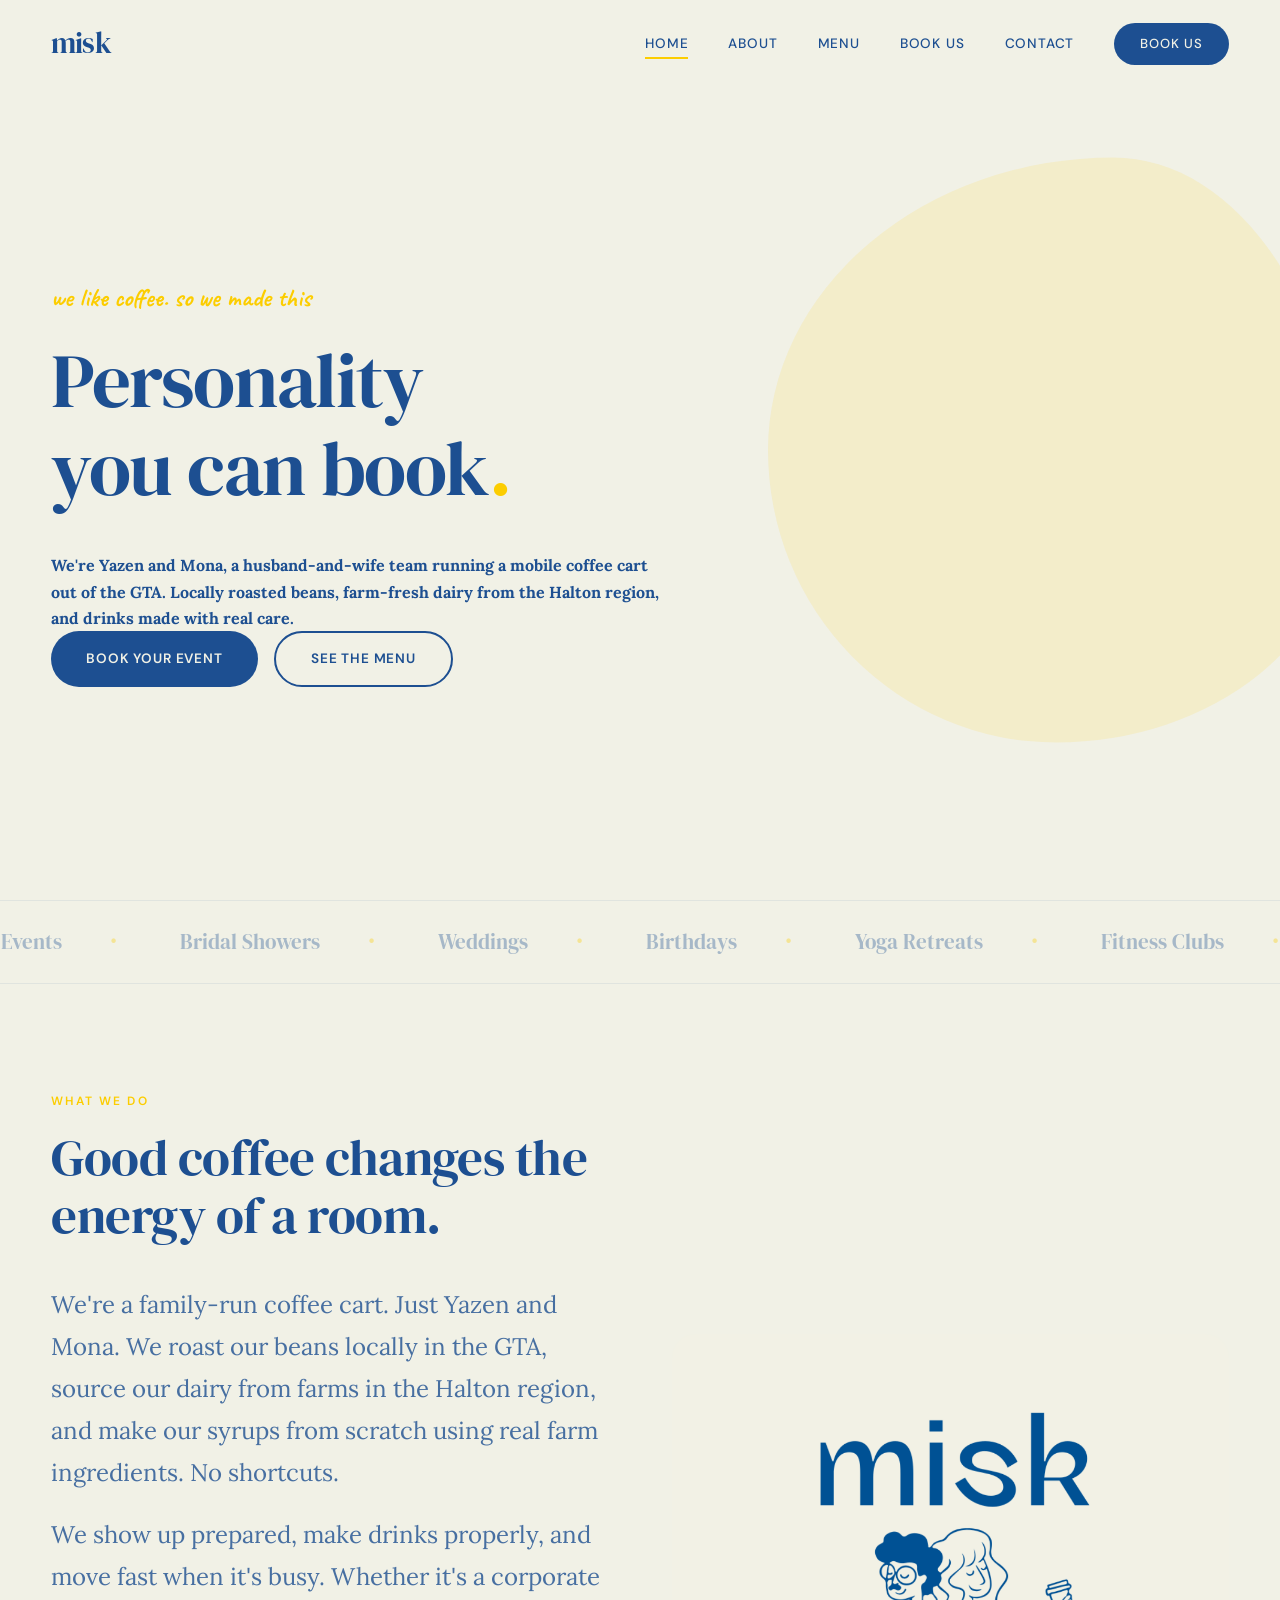
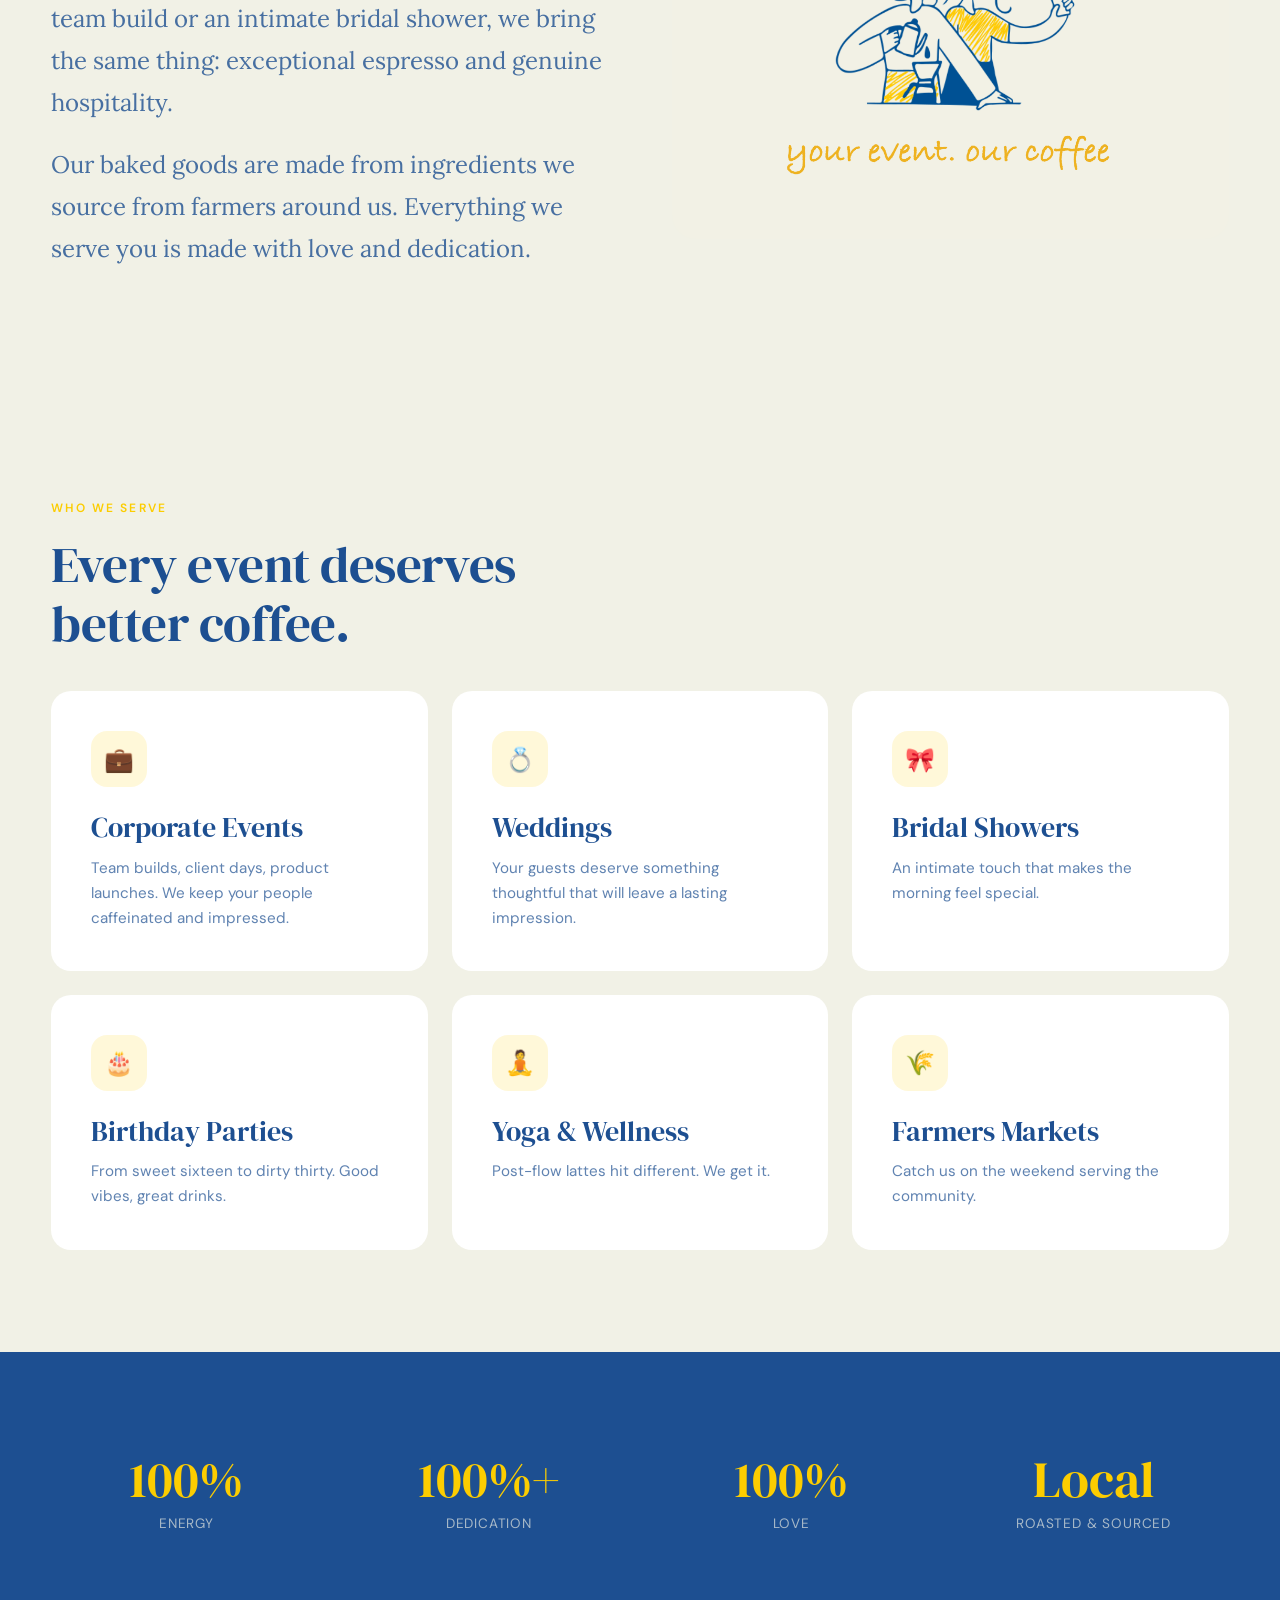
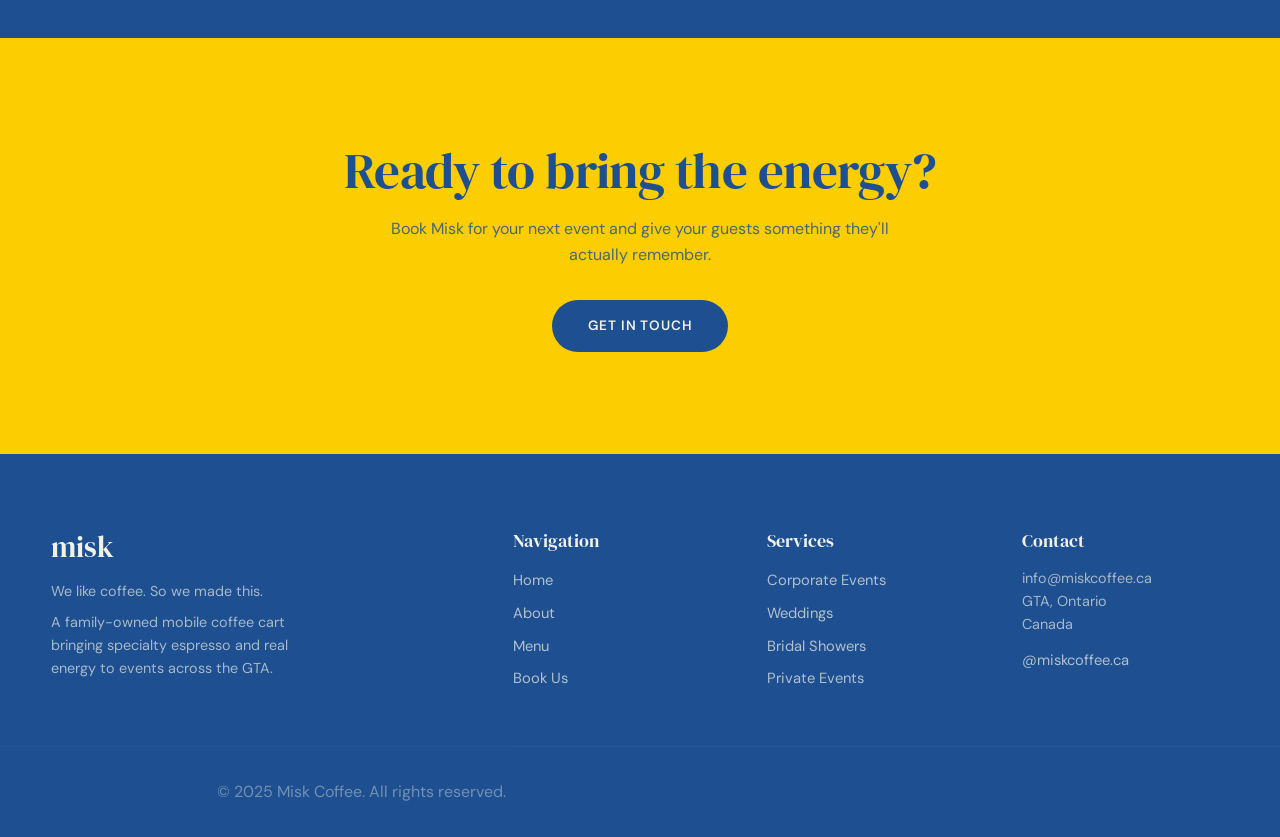
==== index.html @ 502f54e6 "Update index.html" ====
<!DOCTYPE html>
<html lang="en">
<head>
    <meta charset="UTF-8">
    <meta name="viewport" content="width=device-width, initial-scale=1.0">
    <title>Misk | Mobile Coffee Cart for Events in GTA</title>
    <meta name="description" content="Misk is a mobile coffee cart bringing specialty espresso and real energy to corporate events, weddings, bridal showers, and more across the Greater Toronto Area.">
    <link rel="preconnect" href="https://fonts.googleapis.com">
    <link rel="preconnect" href="https://fonts.gstatic.com" crossorigin>
    <link href="https://fonts.googleapis.com/css2?family=Caveat:wght@400;700&family=DM+Sans:wght@400;500;700&family=DM+Serif+Display:wght@400&display=swap" rel="stylesheet">
    <link href="https://fonts.googleapis.com/css2?family=Lora:wght@400;500&family=DM+Serif+Display&family=DM+Sans:wght@400;500;700&family=Caveat:wght@400;700&display=swap" rel="stylesheet">
    <link rel="stylesheet" href="styles.css">
</head>
<body>
    <!-- Navigation -->
    <nav class="navbar">
        <div class="nav-container">
            <a href="index.html" class="nav-logo">misk</a>

            <div class="nav-menu" id="navMenu">
                <a href="index.html" class="nav-link active">Home</a>
                <a href="about.html" class="nav-link">About</a>
                <a href="menu.html" class="nav-link">Menu</a>
                <a href="book.html" class="nav-link">Book Us</a>
                <a href="contact.html" class="nav-link">Contact</a>
                <a href="book.html" class="nav-link nav-cta">Book Us</a>
            </div>

            <div class="hamburger" id="hamburger">
                <span></span>
                <span></span>
                <span></span>
            </div>
        </div>
    </nav>

    <!-- Hero Section -->
    <section class="hero">
        <div class="hero-blob"></div>

        <div class="hero-content">
            <p class="hero-tagline">we like coffee. so we made this</p>
            <h1 class="hero-heading">Personality<br>you can book<span class="highlight">.</span></h1>
            <p class="hero-subtext"><p style="font-family: 'Lora', serif;"><strong>We're Yazen and Mona, a husband-and-wife team running a mobile coffee cart out of the GTA. Locally roasted beans, farm-fresh dairy from the Halton region, and drinks made with real care.</strong></p>

            <div class="hero-buttons">
                <a href="book.html" class="btn btn-primary">Book Your Event</a>
                <a href="menu.html" class="btn btn-outline">See the Menu</a>
            </div>
        </div>
    </section>

    <!-- Marquee Strip -->
    <section class="marquee-section">
        <div class="marquee">
            <div class="marquee-track" id="marqueeTrack">
                <span class="marquee-item">Corporate Events</span>
                <span class="marquee-item">Bridal Showers</span>
                <span class="marquee-item">Weddings</span>
                <span class="marquee-item">Birthdays</span>
                <span class="marquee-item">Yoga Retreats</span>
                <span class="marquee-item">Fitness Clubs</span>
                <span class="marquee-item">Farmers Markets</span>
                <span class="marquee-item">Office Fun Days</span>
                <span class="marquee-item">Locally Sourced</span>
                <span class="marquee-item">Corporate Events</span>
                <span class="marquee-item">Bridal Showers</span>
                <span class="marquee-item">Weddings</span>
                <span class="marquee-item">Birthdays</span>
                <span class="marquee-item">Yoga Retreats</span>
                <span class="marquee-item">Fitness Clubs</span>
                <span class="marquee-item">Farmers Markets</span>
                <span class="marquee-item">Office Fun Days</span>
                <span class="marquee-item">Locally Sourced</span>
            </div>
        </div>
    </section>

    <!-- What We Do Section -->
    <section class="what-we-do fade-up">
        <div class="section-container">
            <div class="section-label">WHAT WE DO</div>
            <h2 class="section-heading">Good coffee changes the energy of a room.</h2>

            <div class="what-we-do-grid">
                <div class="what-we-do-content">
                    <p style="font-family: 'Lora', serif;">We're a family-run coffee cart. Just Yazen and Mona. We roast our beans locally in the GTA, source our dairy from farms in the Halton region, and make our syrups from scratch using real farm ingredients. No shortcuts.</p>
                    <p style="font-family: 'Lora', serif;">We show up prepared, make drinks properly, and move fast when it's busy. Whether it's a corporate team build or an intimate bridal shower, we bring the same thing: exceptional espresso and genuine hospitality.</p>
                    <p style="font-family: 'Lora', serif;">Our baked goods are made from ingredients we source from farmers around us. Everything we serve you is made with love and dedication.</p>
                </div>

                <div class="what-we-do-image">
                    <img src="images/your_event.png" alt="Misk Coffee" 
                    style="width: 100%; height: 100%; object-fit: contain; border-radius: 24px;">
                    </div>
                </div>
            </div>
        </div>
    </section>

    <!-- Event Types Section -->
    <section class="event-types fade-up">
        <div class="section-container">
            <div class="section-label">WHO WE SERVE</div>
            <h2 class="section-heading">Every event deserves better coffee.</h2>

            <div class="event-cards-grid">
                <div class="event-card fade-up">
                    <div class="event-icon">💼</div>
                    <h3>Corporate Events</h3>
                    <p>Team builds, client days, product launches. We keep your people caffeinated and impressed.</p>
                </div>

                <div class="event-card fade-up">
                    <div class="event-icon">💍</div>
                    <h3>Weddings</h3>
                    <p>Your guests deserve something thoughtful that will leave a lasting impression.</p>
                </div>

                <div class="event-card fade-up">
                    <div class="event-icon">🎀</div>
                    <h3>Bridal Showers</h3>
                    <p>An intimate touch that makes the morning feel special.</p>
                </div>

                <div class="event-card fade-up">
                    <div class="event-icon">🎂</div>
                    <h3>Birthday Parties</h3>
                    <p>From sweet sixteen to dirty thirty. Good vibes, great drinks.</p>
                </div>

                <div class="event-card fade-up">
                    <div class="event-icon">🧘</div>
                    <h3>Yoga & Wellness</h3>
                    <p>Post-flow lattes hit different. We get it.</p>
                </div>

                <div class="event-card fade-up">
                    <div class="event-icon">🌾</div>
                    <h3>Farmers Markets</h3>
                    <p>Catch us on the weekend serving the community.</p>
                </div>
            </div>
        </div>
    </section>

    <!-- Stats Section -->
    <section class="stats-section">
        <div class="section-container">
            <div class="stats-grid">
                <div class="stat-item fade-up">
                    <div class="stat-number">100%</div>
                    <div class="stat-label">Energy</div>
                </div>

                <div class="stat-item fade-up">
                    <div class="stat-number">100%+</div>
                    <div class="stat-label">Dedication</div>
                </div>

                <div class="stat-item fade-up">
                    <div class="stat-number">100%</div>
                    <div class="stat-label">Love</div>
                </div>

                <div class="stat-item fade-up">
                    <div class="stat-number">Local</div>
                    <div class="stat-label">Roasted & Sourced</div>
                </div>
            </div>
        </div>
    </section>

    <!-- CTA Section -->
    <section class="cta-section fade-up">
        <div class="section-container">
            <h2 class="cta-heading">Ready to bring the energy?</h2>
            <p class="cta-subtext">Book Misk for your next event and give your guests something they'll actually remember.</p>
            <a href="book.html" class="btn btn-primary">Get in Touch</a>
        </div>
    </section>

    <!-- Footer -->
    <footer class="footer">
        <div class="footer-content">
            <div class="footer-column">
                <h4 class="footer-heading">misk</h4>
                <p>We like coffee. So we made this.</p>
                <p class="footer-description">A family-owned mobile coffee cart bringing specialty espresso and real energy to events across the GTA.</p>
            </div>

            <div class="footer-column">
                <h4 class="footer-heading">Navigation</h4>
                <ul class="footer-links">
                    <li><a href="index.html">Home</a></li>
                    <li><a href="about.html">About</a></li>
                    <li><a href="menu.html">Menu</a></li>
                    <li><a href="book.html">Book Us</a></li>
                </ul>
            </div>

            <div class="footer-column">
                <h4 class="footer-heading">Services</h4>
                <ul class="footer-links">
                    <li><a href="#">Corporate Events</a></li>
                    <li><a href="#">Weddings</a></li>
                    <li><a href="#">Bridal Showers</a></li>
                    <li><a href="#">Private Events</a></li>
                </ul>
            </div>

            <div class="footer-column">
                <h4 class="footer-heading">Contact</h4>
                <p>info@miskcoffee.ca</p>
                <p>GTA, Ontario<br>Canada</p>
                <div class="social-links">
                    <a href="https://instagram.com/miskcoffee.ca" target="_blank" rel="noopener noreferrer">@miskcoffee.ca</a>
                </div>
            </div>
        </div>

        <div class="footer-bottom">
            <p>&copy; 2025 Misk Coffee. All rights reserved.</p>
        </div>
    </footer>

    <script>
        // Mobile Navigation Toggle
        const hamburger = document.getElementById('hamburger');
        const navMenu = document.getElementById('navMenu');

        hamburger.addEventListener('click', () => {
            hamburger.classList.toggle('active');
            navMenu.classList.toggle('active');
        });

        // Close mobile menu when a link is clicked
        document.querySelectorAll('.nav-link').forEach(link => {
            link.addEventListener('click', () => {
                hamburger.classList.remove('active');
                navMenu.classList.remove('active');
            });
        });

        // Scroll-based navbar background change
        const navbar = document.querySelector('.navbar');
        window.addEventListener('scroll', () => {
            if (window.scrollY > 50) {
                navbar.classList.add('scrolled');
            } else {
                navbar.classList.remove('scrolled');
            }
        });

        // Intersection Observer for fade-up animations
        const observerOptions = {
            threshold: 0.1,
            rootMargin: '0px 0px -50px 0px'
        };

        const observer = new IntersectionObserver((entries) => {
            entries.forEach(entry => {
                if (entry.isIntersecting) {
                    entry.target.classList.add('visible');
                    observer.unobserve(entry.target);
                }
            });
        }, observerOptions);

        document.querySelectorAll('.fade-up').forEach(el => {
            observer.observe(el);
        });

        // Smooth marquee animation
        const marqueeTrack = document.getElementById('marqueeTrack');
        let marqueePosition = 0;

        function animateMarquee() {
            marqueePosition -= 1;
            marqueeTrack.style.transform = `translateX(${marqueePosition}px)`;

            // Reset when scrolled far enough
            if (marqueePosition < -marqueeTrack.offsetWidth / 2) {
                marqueePosition = 0;
            }

            requestAnimationFrame(animateMarquee);
        }

        animateMarquee();
    </script>
</body>
</html>
---- styles.css ----
/* ============================================
   MISK COFFEE — Global Stylesheet
   Brand: Blue #1d4f91 · Yellow #fccd00 · Cream #f1f1e6
   ============================================ */

/* --- Reset & Variables --- */
*, *::before, *::after { margin: 0; padding: 0; box-sizing: border-box; }

:root {
  --blue: #1d4f91;
  --yellow: #fccd00;
  --cream: #f1f1e6;
  --dark: #14355f;
  --white: #ffffff;
  --ease: cubic-bezier(0.25, 0.46, 0.45, 0.94);
}

html { scroll-behavior: smooth; font-size: 16px; }

body {
  font-family: 'DM Sans', 'Helvetica Neue', Arial, sans-serif;
  background: var(--cream);
  color: var(--blue);
  line-height: 1.65;
  -webkit-font-smoothing: antialiased;
  overflow-x: hidden;
}

a { color: inherit; text-decoration: none; }
img { max-width: 100%; display: block; }
ul { list-style: none; }

/* --- Typography --- */
h1, h2, h3, h4 {
  font-family: 'DM Serif Display', Georgia, serif;
  font-weight: 400;
  line-height: 1.15;
}

h1 { font-size: clamp(2.8rem, 6vw, 5.5rem); letter-spacing: -0.02em; }
h2 { font-size: clamp(2rem, 4vw, 3.5rem); letter-spacing: -0.01em; }
h3 { font-size: clamp(1.3rem, 2.2vw, 1.8rem); }
h4 { font-size: 1.15rem; }

p {
  font-size: clamp(1rem, 1.1vw, 1.15rem);
  max-width: 620px;
}

.accent-font, .caveat-note, .custom-note {
  font-family: 'Caveat', cursive;
  font-weight: 700;
}

/* ========================================
   NAVIGATION
   ======================================== */
.navbar {
  position: fixed;
  top: 0;
  left: 0;
  width: 100%;
  z-index: 1000;
  padding: 1.25rem 0;
  transition: all 0.4s var(--ease);
}

.navbar.scrolled {
  background: rgba(241,241,230,0.92);
  backdrop-filter: blur(20px);
  -webkit-backdrop-filter: blur(20px);
  box-shadow: 0 1px 0 rgba(29,79,145,0.08);
  padding: 0.9rem 0;
}

.nav-container, .navbar-container, .container.nav-container {
  max-width: 1280px;
  margin: 0 auto;
  padding: 0 clamp(1.5rem, 4vw, 4rem);
  display: flex;
  justify-content: space-between;
  align-items: center;
}

.nav-logo, .navbar-logo, .logo {
  font-family: 'DM Serif Display', serif;
  font-size: 1.8rem;
  color: var(--blue);
  letter-spacing: -0.03em;
}

.nav-menu, .nav-links {
  display: flex;
  gap: 2.5rem;
  align-items: center;
}

.nav-link, .nav-item {
  font-size: 0.85rem;
  letter-spacing: 0.06em;
  text-transform: uppercase;
  font-weight: 500;
  position: relative;
  transition: color 0.3s;
}

.nav-link::after, .nav-item::after {
  content: '';
  position: absolute;
  bottom: -4px;
  left: 0;
  width: 0;
  height: 2px;
  background: var(--yellow);
  transition: width 0.3s var(--ease);
}

.nav-link:hover::after, .nav-link.active::after,
.nav-item:hover::after, .nav-item.active::after {
  width: 100%;
}

.nav-cta {
  background: var(--blue) !important;
  color: var(--cream) !important;
  padding: 0.65rem 1.6rem !important;
  border-radius: 100px !important;
  font-size: 0.82rem !important;
  letter-spacing: 0.08em !important;
  transition: transform 0.3s, box-shadow 0.3s !important;
}

.nav-cta::after { display: none !important; }

.nav-cta:hover {
  transform: translateY(-2px);
  box-shadow: 0 6px 20px rgba(29,79,145,0.25);
}

/* Hamburger */
.hamburger, .nav-toggle {
  display: none;
  flex-direction: column;
  gap: 5px;
  cursor: pointer;
  padding: 4px;
  background: none;
  border: none;
}

.hamburger span, .nav-toggle span {
  display: block;
  width: 24px;
  height: 2px;
  background: var(--blue);
  border-radius: 2px;
  transition: all 0.3s;
}

.hamburger.active span:nth-child(1) { transform: rotate(45deg) translate(5px, 5px); }
.hamburger.active span:nth-child(2) { opacity: 0; }
.hamburger.active span:nth-child(3) { transform: rotate(-45deg) translate(5px, -5px); }

/* ========================================
   BUTTONS
   ======================================== */
.btn {
  display: inline-flex;
  align-items: center;
  gap: 0.5rem;
  padding: 0.9rem 2.2rem;
  border-radius: 100px;
  font-size: 0.85rem;
  font-weight: 600;
  letter-spacing: 0.06em;
  text-transform: uppercase;
  transition: all 0.35s var(--ease);
  border: none;
  cursor: pointer;
  font-family: inherit;
}

.btn-primary {
  background: var(--blue);
  color: var(--cream);
}

.btn-primary:hover {
  transform: translateY(-3px);
  box-shadow: 0 10px 30px rgba(29,79,145,0.3);
}

.btn-secondary {
  background: var(--yellow);
  color: var(--blue);
}

.btn-secondary:hover {
  transform: translateY(-3px);
  box-shadow: 0 10px 30px rgba(252,205,0,0.35);
}

.btn-outline {
  background: transparent;
  color: var(--blue);
  border: 2px solid var(--blue);
}

.btn-outline:hover {
  background: var(--blue);
  color: var(--cream);
}

/* ========================================
   HERO (Homepage)
   ======================================== */
.hero {
  min-height: 100vh;
  display: flex;
  align-items: center;
  position: relative;
  overflow: hidden;
  padding: 8rem clamp(1.5rem, 4vw, 4rem) 4rem;
}

.hero-content {
  position: relative;
  z-index: 2;
  max-width: 1280px;
  margin: 0 auto;
  width: 100%;
}

.hero-tagline {
  font-family: 'Caveat', cursive;
  font-size: clamp(1.2rem, 2vw, 1.6rem);
  color: var(--yellow);
  margin-bottom: 1rem;
  display: inline-block;
  font-weight: 700;
}

.hero-heading { margin-bottom: 1.5rem; }

.hero-heading .highlight,
.hero h1 .highlight {
  color: var(--yellow);
}

.hero-subtext {
  font-size: clamp(1.05rem, 1.3vw, 1.2rem);
  opacity: 0.8;
  margin-bottom: 2.5rem;
  line-height: 1.7;
  max-width: 540px;
}

.hero-buttons {
  display: flex;
  gap: 1rem;
  flex-wrap: wrap;
}

.hero-blob {
  position: absolute;
  right: -5%;
  top: 50%;
  transform: translateY(-50%);
  width: 45%;
  height: 65%;
  background: var(--yellow);
  border-radius: 60% 40% 50% 50% / 50% 60% 40% 50%;
  opacity: 0.12;
  z-index: 1;
}

/* ========================================
   PAGE HERO (Inner pages)
   ======================================== */
.page-hero, .hero-menu {
  padding: clamp(9rem, 14vw, 12rem) clamp(1.5rem, 4vw, 4rem) clamp(3rem, 5vw, 5rem);
  max-width: 1280px;
  margin: 0 auto;
}

.hero-label, .page-hero .section-label {
  font-size: 0.75rem;
  letter-spacing: 0.18em;
  text-transform: uppercase;
  font-weight: 600;
  color: var(--yellow);
  margin-bottom: 1rem;
  display: inline-block;
}

.page-hero h1, .hero-menu h1 { margin-bottom: 1rem; }
.page-hero p, .hero-menu p { opacity: 0.7; }

/* ========================================
   SECTION CONTAINERS & LABELS
   ======================================== */
.section-container, .container, .page-content {
  max-width: 1280px;
  margin: 0 auto;
  padding: 0 clamp(1.5rem, 4vw, 4rem);
}

section, .what-we-do, .event-types, .stats-section,
.origin-story, .beliefs, .how-we-work, .menu-section,
.seasonal-section, .extras-section, .booking-form-section,
.contact-section {
  padding: clamp(4rem, 8vw, 8rem) 0;
}

.section-label {
  font-size: 0.75rem;
  letter-spacing: 0.18em;
  text-transform: uppercase;
  font-weight: 600;
  color: var(--yellow);
  margin-bottom: 1rem;
  display: inline-block;
}

.section-label.blue { color: var(--blue); }

.section-heading {
  font-family: 'DM Serif Display', serif;
  font-size: clamp(2rem, 4vw, 3.5rem);
  margin-bottom: clamp(2rem, 3vw, 3rem);
  max-width: 600px;
}

/* ========================================
   TWO-COLUMN LAYOUTS
   ======================================== */
.what-we-do-grid, .origin-grid, .two-column {
  display: grid;
  grid-template-columns: 1fr 1fr;
  gap: clamp(2rem, 5vw, 5rem);
  align-items: center;
}

.what-we-do-content p, .origin-text p {
  font-size: 1.5rem;
  margin-bottom: 1.25rem;
  opacity: 0.8;
  line-height: 1.75;
}

/* Image Placeholders */
.image-placeholder, .origin-image, .img-placeholder {
  background: var(--blue);
  border-radius: 24px;
  aspect-ratio: 4/3;
  display: flex;
  align-items: center;
  justify-content: center;
  color: var(--cream);
  font-family: 'Caveat', cursive;
  font-size: 1.4rem;
  overflow: hidden;
}

.origin-image {
  background: var(--blue);
  border-radius: 24px;
  min-height: 350px;
  display: flex;
  align-items: center;
  justify-content: center;
  color: var(--cream);
  font-family: 'Caveat', cursive;
  font-size: 1.4rem;
}

.placeholder-text {
  font-family: 'Caveat', cursive;
  font-size: 1.4rem;
  color: var(--cream);
  opacity: 0.6;
}

/* ========================================
   EVENT CARDS GRID
   ======================================== */
.event-cards-grid {
  display: grid;
  grid-template-columns: repeat(auto-fit, minmax(300px, 1fr));
  gap: 1.5rem;
}

.event-card {
  background: var(--white);
  border-radius: 20px;
  padding: 2.5rem;
  transition: all 0.4s var(--ease);
}

.event-card:hover {
  transform: translateY(-6px);
  box-shadow: 0 20px 50px rgba(29,79,145,0.1);
}

.event-icon {
  width: 56px;
  height: 56px;
  background: rgba(252,205,0,0.15);
  border-radius: 16px;
  display: flex;
  align-items: center;
  justify-content: center;
  margin-bottom: 1.5rem;
  font-size: 1.5rem;
}

.event-card h3 { margin-bottom: 0.75rem; }
.event-card p { opacity: 0.7; font-size: 0.95rem; }

/* ========================================
   STATS SECTION
   ======================================== */
.stats-section {
  background: var(--blue);
  color: var(--cream);
}

.stats-grid {
  display: grid;
  grid-template-columns: repeat(auto-fit, minmax(180px, 1fr));
  gap: 2rem;
  text-align: center;
}

.stat-number {
  font-family: 'DM Serif Display', serif;
  font-size: clamp(2.5rem, 4vw, 3.5rem);
  color: var(--yellow);
  line-height: 1;
  margin-bottom: 0.5rem;
}

.stat-label {
  font-size: 0.85rem;
  letter-spacing: 0.06em;
  text-transform: uppercase;
  opacity: 0.65;
}

/* ========================================
   CTA SECTION
   ======================================== */
.cta-section {
  background: var(--yellow);
  color: var(--blue);
  text-align: center;
  padding: clamp(4rem, 8vw, 7rem) clamp(1.5rem, 4vw, 4rem);
}

.cta-heading {
  font-family: 'DM Serif Display', serif;
  font-size: clamp(2rem, 4vw, 3.2rem);
  margin-bottom: 1rem;
}

.cta-subtext {
  font-size: clamp(1rem, 1.2vw, 1.15rem);
  opacity: 0.8;
  margin: 0 auto 2rem;
  max-width: 520px;
}

.cta-section .btn-primary:hover {
  box-shadow: 0 10px 30px rgba(29,79,145,0.35);
}

/* ========================================
   MARQUEE
   ======================================== */
.marquee-section {
  overflow: hidden;
  padding: 1.5rem 0;
  border-top: 1px solid rgba(29,79,145,0.08);
  border-bottom: 1px solid rgba(29,79,145,0.08);
}

.marquee {
  overflow: hidden;
}

.marquee-track {
  display: flex;
  gap: 3rem;
  width: max-content;
}

.marquee-item {
  font-family: 'DM Serif Display', serif;
  font-size: 1.3rem;
  white-space: nowrap;
  opacity: 0.35;
  padding: 0 0.5rem;
}

.marquee-item::after {
  content: '·';
  margin-left: 3rem;
  color: var(--yellow);
  font-weight: 700;
}

/* ========================================
   BELIEFS / VALUES (About page)
   ======================================== */
.beliefs {
  padding: clamp(4rem, 8vw, 8rem) 0;
}

.beliefs-grid {
  display: grid;
  gap: 3rem;
  max-width: 700px;
}

.belief-block h3 {
  margin-bottom: 0.75rem;
  font-size: clamp(1.3rem, 2vw, 1.7rem);
}

.belief-block p {
  opacity: 0.75;
  line-height: 1.75;
}

/* ========================================
   HOW WE WORK / PROCESS (About page)
   ======================================== */
.how-we-work {
  background: var(--blue);
  color: var(--cream);
}

.process-grid {
  display: grid;
  grid-template-columns: repeat(auto-fit, minmax(220px, 1fr));
  gap: 2.5rem;
  margin-top: 2rem;
}

.process-step {
  position: relative;
}

.process-step .step-number,
.process-step span:first-child {
  font-family: 'DM Serif Display', serif;
  font-size: 2.5rem;
  color: var(--yellow);
  opacity: 0.3;
  line-height: 1;
  margin-bottom: 1rem;
  display: block;
}

.process-step h3, .process-step h4 {
  margin-bottom: 0.5rem;
  font-size: 1.15rem;
}

.process-step p {
  font-size: 0.9rem;
  opacity: 0.7;
  line-height: 1.65;
}

/* ========================================
   MENU PAGE
   ======================================== */
.hero.hero-menu {
  min-height: auto;
  padding: clamp(9rem, 14vw, 12rem) clamp(1.5rem, 4vw, 4rem) clamp(3rem, 5vw, 5rem);
}

.menu-section {
  padding: clamp(2rem, 4vw, 4rem) 0;
}

.menu-grid {
  display: grid;
  grid-template-columns: repeat(auto-fit, minmax(280px, 1fr));
  gap: 3rem;
  max-width: 1280px;
  margin: 0 auto;
  padding: 0 clamp(1.5rem, 4vw, 4rem);
}

.menu-column h3 {
  padding-bottom: 0.75rem;
  border-bottom: 2px solid var(--yellow);
  margin-bottom: 1.5rem;
}

.menu-list { margin-top: 0.5rem; }

.menu-item {
  display: flex;
  justify-content: space-between;
  align-items: baseline;
  padding: 0.85rem 0;
  border-bottom: 1px solid rgba(29,79,145,0.08);
  font-weight: 500;
  font-size: 1.05rem;
}

.menu-item:last-child { border-bottom: none; }

/* Seasonal Section */
.seasonal-section {
  max-width: 1280px;
  margin: 0 auto;
  padding: clamp(3rem, 6vw, 6rem) clamp(1.5rem, 4vw, 4rem);
}

.seasonal-section h2 {
  font-size: clamp(2rem, 3.5vw, 3rem);
  margin-bottom: 1rem;
}

.seasonal-section p {
  opacity: 0.8;
  line-height: 1.75;
  margin-bottom: 1rem;
}

.custom-note, .caveat-note {
  font-family: 'Caveat', cursive;
  font-size: 1.3rem;
  color: var(--yellow);
  margin-top: 1.5rem;
  font-weight: 700;
}

/* Extras Section */
.extras-section {
  background: var(--blue);
  color: var(--cream);
}

.extras-grid {
  display: grid;
  grid-template-columns: repeat(auto-fit, minmax(220px, 1fr));
  gap: 2rem;
  margin-top: 2rem;
}

.extra-item h4, .extra-item h3 {
  margin-bottom: 0.5rem;
  color: var(--cream);
}

.extra-item p {
  font-size: 0.92rem;
  opacity: 0.65;
  line-height: 1.65;
}

/* ========================================
   BOOKING FORM (Book page)
   ======================================== */
.booking-form, .contact-form {
  max-width: 100%;
}

.form-group {
  margin-bottom: 1.5rem;
}

.form-group label {
  display: block;
  font-size: 0.82rem;
  font-weight: 600;
  letter-spacing: 0.06em;
  text-transform: uppercase;
  margin-bottom: 0.5rem;
}

.form-group input,
.form-group select,
.form-group textarea {
  width: 100%;
  padding: 0.9rem 1.2rem;
  border: 2px solid rgba(29,79,145,0.12);
  border-radius: 12px;
  background: var(--white);
  font-family: inherit;
  font-size: 1rem;
  color: var(--blue);
  transition: border-color 0.3s;
  outline: none;
}

.form-group input:focus,
.form-group select:focus,
.form-group textarea:focus {
  border-color: var(--blue);
}

.form-group textarea {
  resize: vertical;
  min-height: 120px;
}

.form-row {
  display: grid;
  grid-template-columns: 1fr 1fr;
  gap: 1rem;
}

/* Info sidebar (book page) */
.info-sidebar, .column-right {
  padding: 2rem;
}

.info-sidebar h3, .column-right h3 {
  margin-bottom: 1.5rem;
}

.steps { margin-bottom: 2rem; }

.step {
  margin-bottom: 1.25rem;
  padding-left: 0;
}

.step h4 {
  font-family: 'DM Sans', sans-serif;
  font-weight: 600;
  margin-bottom: 0.25rem;
}

.step p {
  font-size: 0.9rem;
  opacity: 0.7;
}

/* Contact page specifics */
.contact-details, .contact-info {
  margin-top: 1.5rem;
}

.detail-item {
  margin-bottom: 1.25rem;
}

.detail-item h4 {
  font-family: 'DM Sans', sans-serif;
  font-weight: 600;
  font-size: 0.82rem;
  letter-spacing: 0.06em;
  text-transform: uppercase;
  margin-bottom: 0.25rem;
  opacity: 0.5;
}

.detail-item p, .detail-item a {
  font-size: 1.05rem;
}

/* ========================================
   FOOTER
   ======================================== */
.footer {
  background: var(--blue);
  color: var(--cream);
  padding: clamp(3rem, 6vw, 5rem) 0 2rem;
}

.footer-content {
  max-width: 1280px;
  margin: 0 auto;
  padding: 0 clamp(1.5rem, 4vw, 4rem);
  display: grid;
  grid-template-columns: 2fr 1fr 1fr 1fr;
  gap: 3rem;
  margin-bottom: 3rem;
}

.footer-heading, .footer h4 {
  font-family: 'DM Serif Display', serif;
  font-size: 1.1rem;
  margin-bottom: 1rem;
}

.footer-column:first-child .footer-heading {
  font-size: 1.8rem;
}

.footer-description {
  font-size: 0.9rem;
  opacity: 0.55;
  margin-top: 0.5rem;
  max-width: 280px;
}

.footer-column p {
  font-size: 0.9rem;
  opacity: 0.65;
  line-height: 1.6;
}

.footer-links li {
  margin-bottom: 0.4rem;
}

.footer-links a {
  font-size: 0.92rem;
  opacity: 0.7;
  transition: opacity 0.3s, transform 0.3s;
  display: inline-block;
}

.footer-links a:hover {
  opacity: 1;
  transform: translateX(4px);
}

.footer-bottom {
  max-width: 1280px;
  margin: 0 auto;
  padding: 2rem clamp(1.5rem, 4vw, 4rem) 0;
  border-top: 1px solid rgba(241,241,230,0.1);
  font-size: 0.82rem;
  opacity: 0.4;
  text-align: center;
}

.social-links, .footer-social {
  display: flex;
  gap: 1.5rem;
  margin-top: 0.75rem;
}

.social-links a, .footer-social a {
  opacity: 0.7;
  transition: opacity 0.3s;
  font-size: 0.92rem;
}

.social-links a:hover, .footer-social a:hover {
  opacity: 1;
}

/* ========================================
   ANIMATIONS
   ======================================== */
.fade-up {
  opacity: 0;
  transform: translateY(30px);
  transition: opacity 0.7s var(--ease), transform 0.7s var(--ease);
}

.fade-up.visible {
  opacity: 1;
  transform: translateY(0);
}

[data-fade] {
  opacity: 0;
  transform: translateY(20px);
  transition: opacity 0.6s var(--ease), transform 0.6s var(--ease);
}

[data-fade].visible {
  opacity: 1;
  transform: translateY(0);
}

/* ========================================
   RESPONSIVE
   ======================================== */
@media (max-width: 900px) {
  .nav-menu, .nav-links {
    display: none;
    flex-direction: column;
    position: absolute;
    top: 100%;
    left: 0;
    right: 0;
    background: var(--cream);
    padding: 2rem;
    gap: 1.5rem;
    box-shadow: 0 10px 30px rgba(0,0,0,0.08);
    border-bottom: 2px solid rgba(29,79,145,0.06);
  }

  .nav-menu.active, .nav-links.open {
    display: flex;
  }

  .hamburger, .nav-toggle {
    display: flex;
  }

  .what-we-do-grid, .origin-grid, .two-column {
    grid-template-columns: 1fr;
  }

  .footer-content {
    grid-template-columns: 1fr 1fr;
    gap: 2rem;
  }

  .form-row {
    grid-template-columns: 1fr;
  }

  .hero-blob { display: none; }

  .stats-grid {
    grid-template-columns: 1fr 1fr;
  }
}

@media (max-width: 600px) {
  .footer-content {
    grid-template-columns: 1fr;
  }

  .event-cards-grid {
    grid-template-columns: 1fr;
  }

  .stats-grid {
    grid-template-columns: 1fr 1fr;
  }

  .hero-buttons {
    flex-direction: column;
  }

  .hero-buttons .btn {
    text-align: center;
    justify-content: center;
  }
}
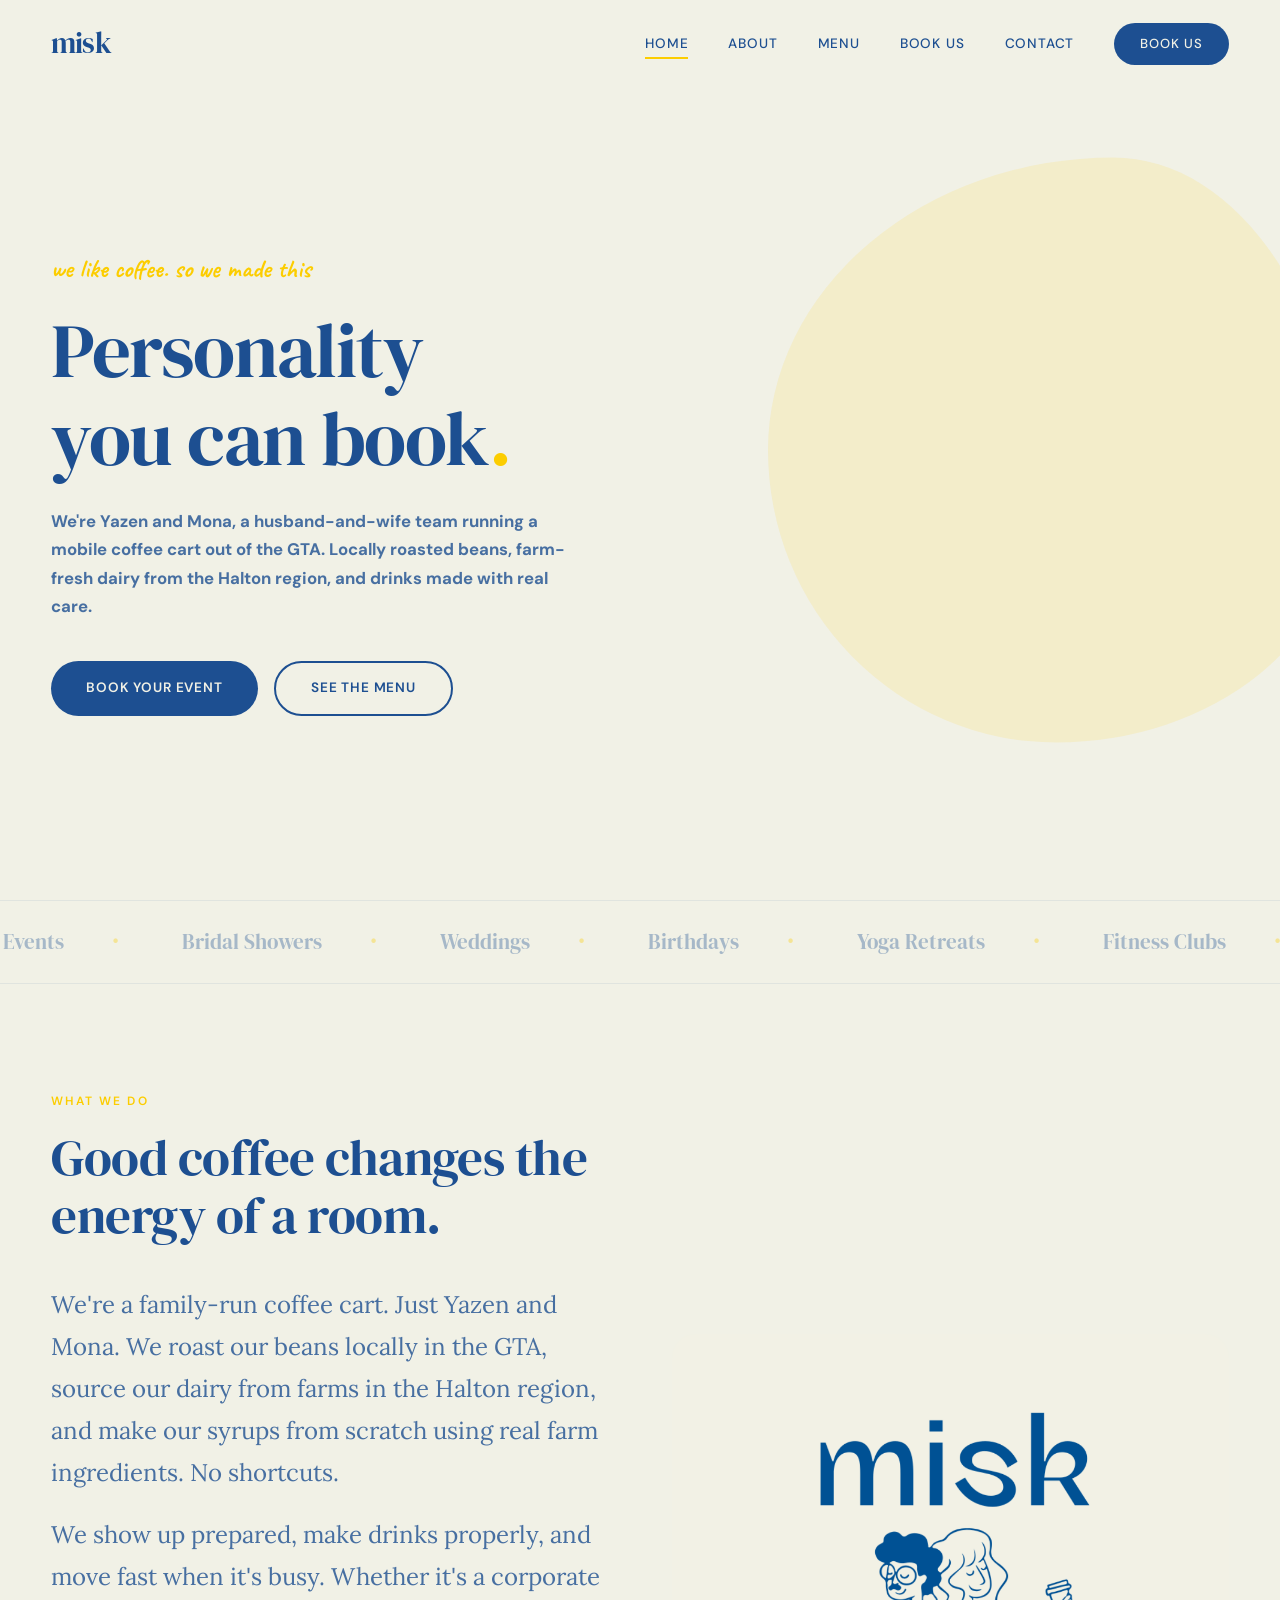
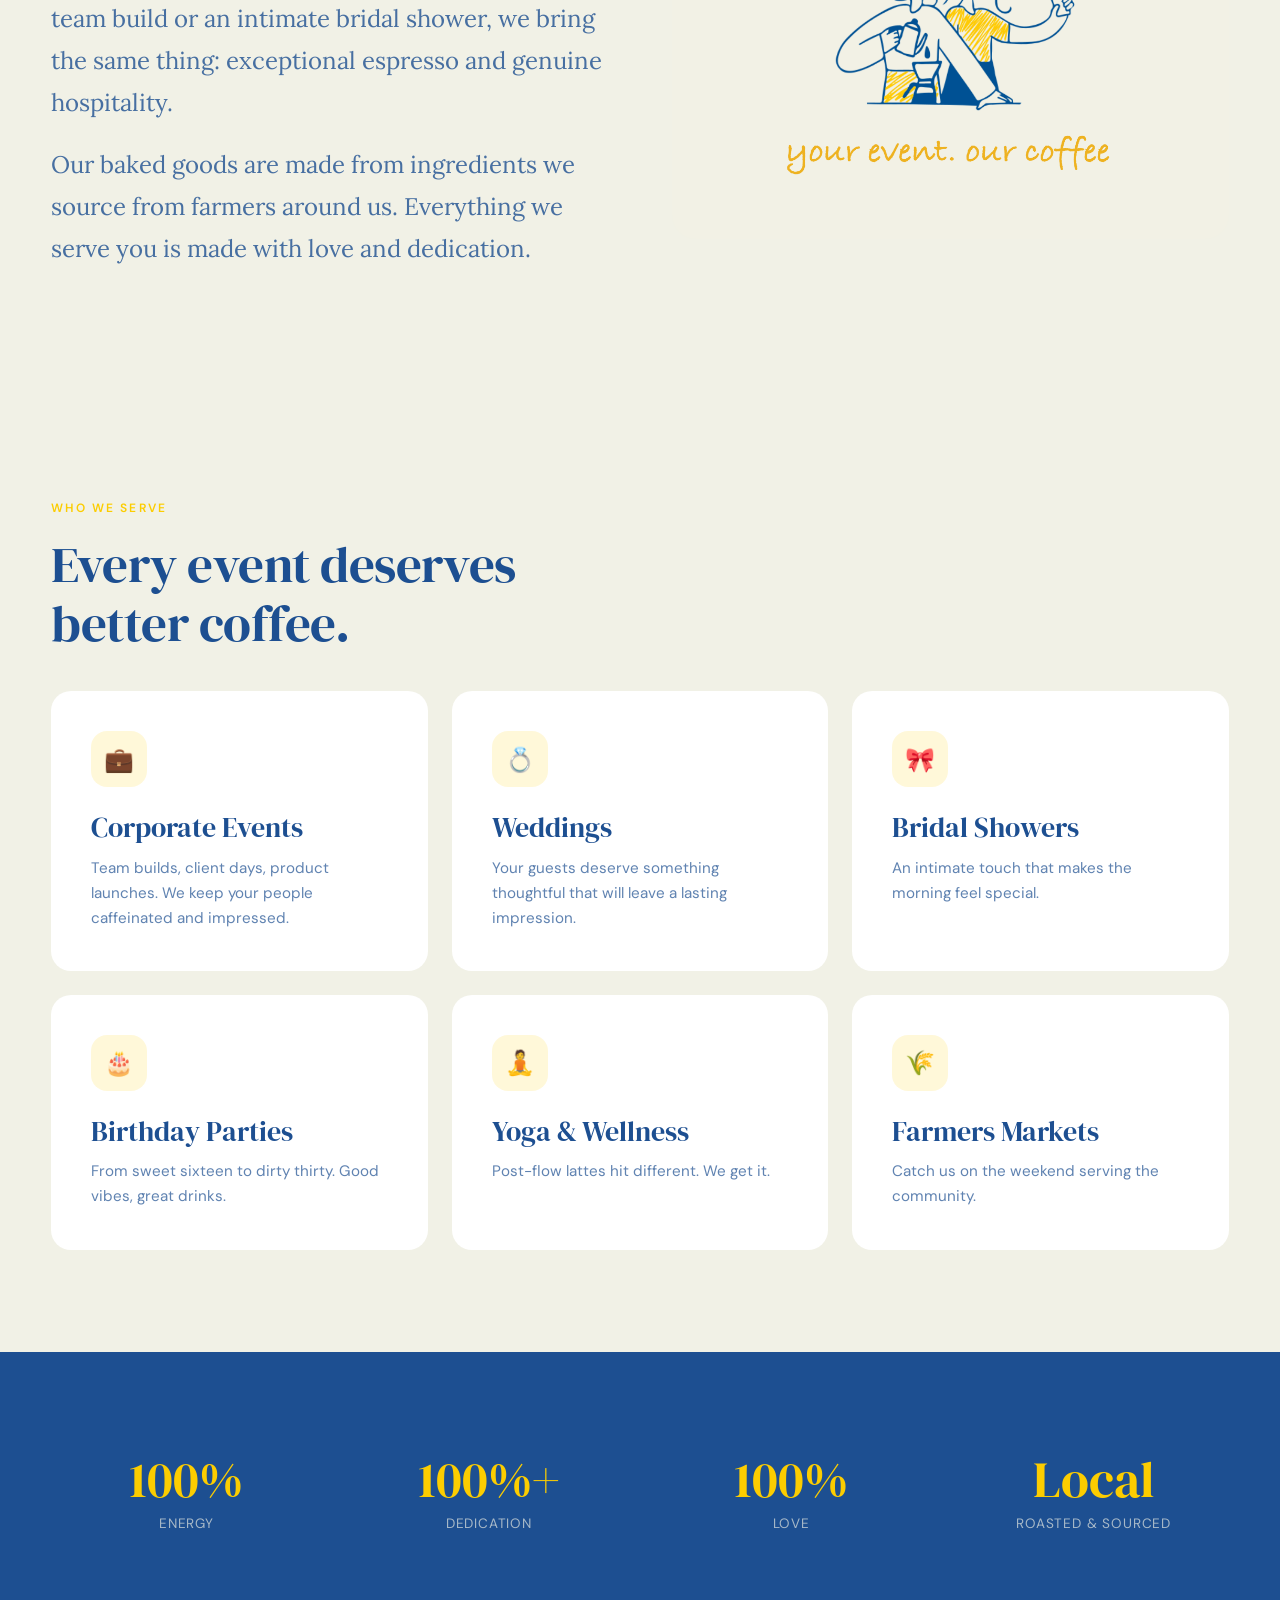
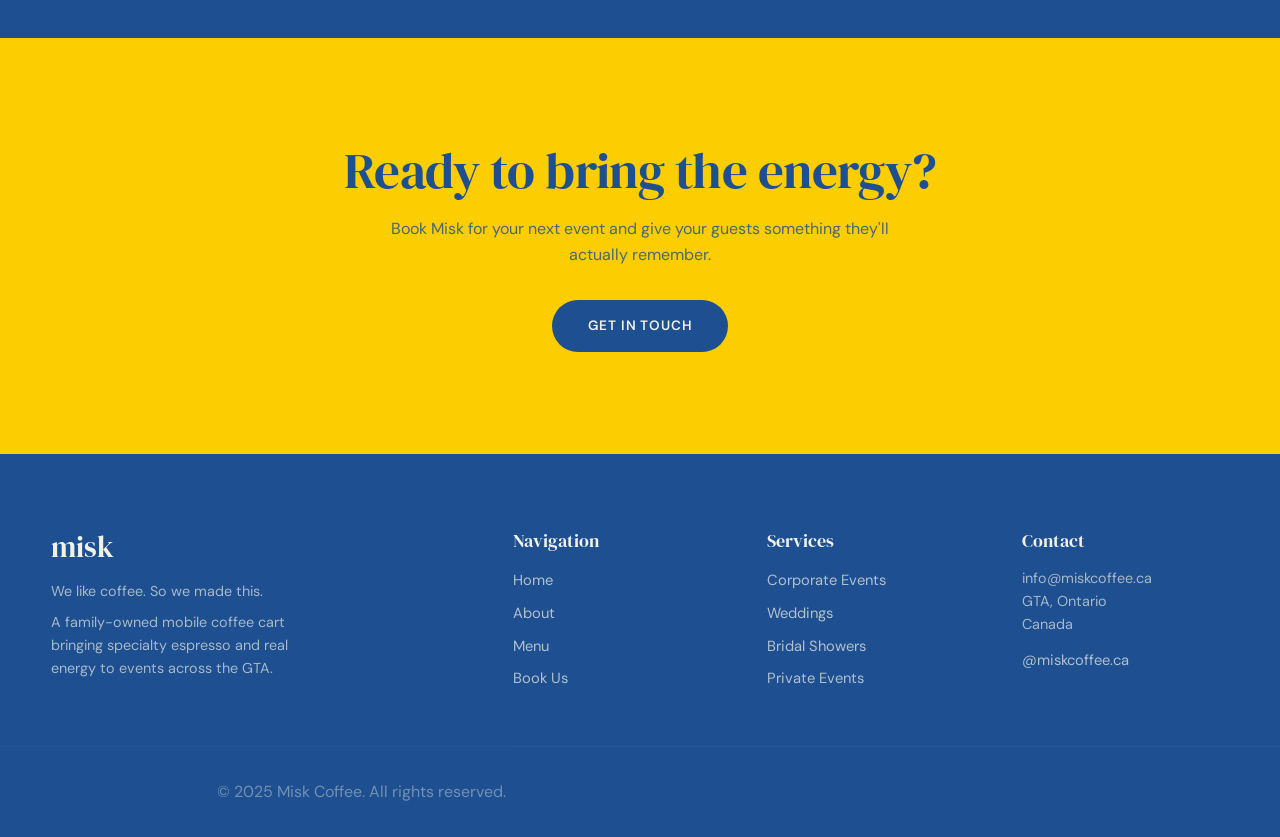
==== commit abe24d74: "Update index.html" ====
--- a/index.html
+++ b/index.html
@@ -41,7 +41,7 @@
         <div class="hero-content">
             <p class="hero-tagline">we like coffee. so we made this</p>
             <h1 class="hero-heading">Personality<br>you can book<span class="highlight">.</span></h1>
-            <p class="hero-subtext"><p style="font-family: 'Lora', serif;"><strong>We're Yazen and Mona, a husband-and-wife team running a mobile coffee cart out of the GTA. Locally roasted beans, farm-fresh dairy from the Halton region, and drinks made with real care.</strong></p>
+            <p class="hero-subtext"><strong>We're Yazen and Mona, a husband-and-wife team running a mobile coffee cart out of the GTA. Locally roasted beans, farm-fresh dairy from the Halton region, and drinks made with real care.</strong></p>
 
             <div class="hero-buttons">
                 <a href="book.html" class="btn btn-primary">Book Your Event</a>
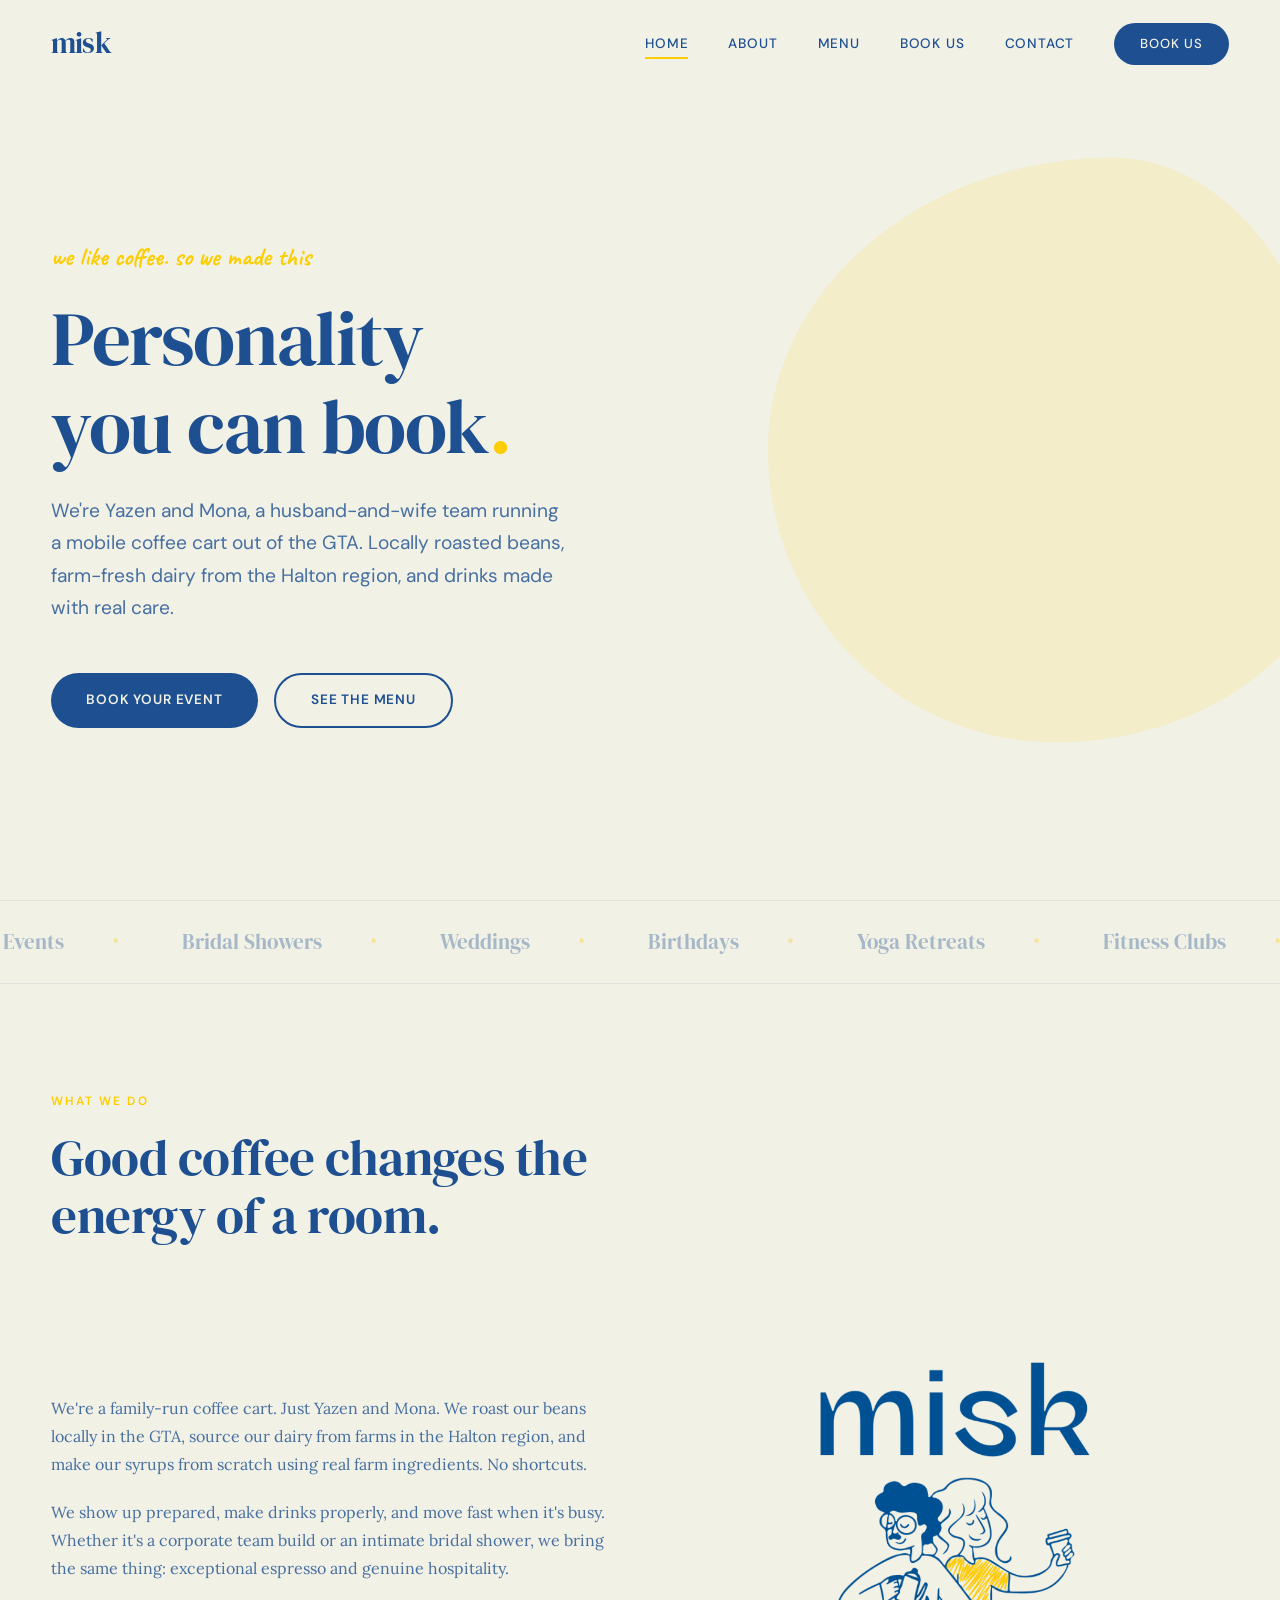
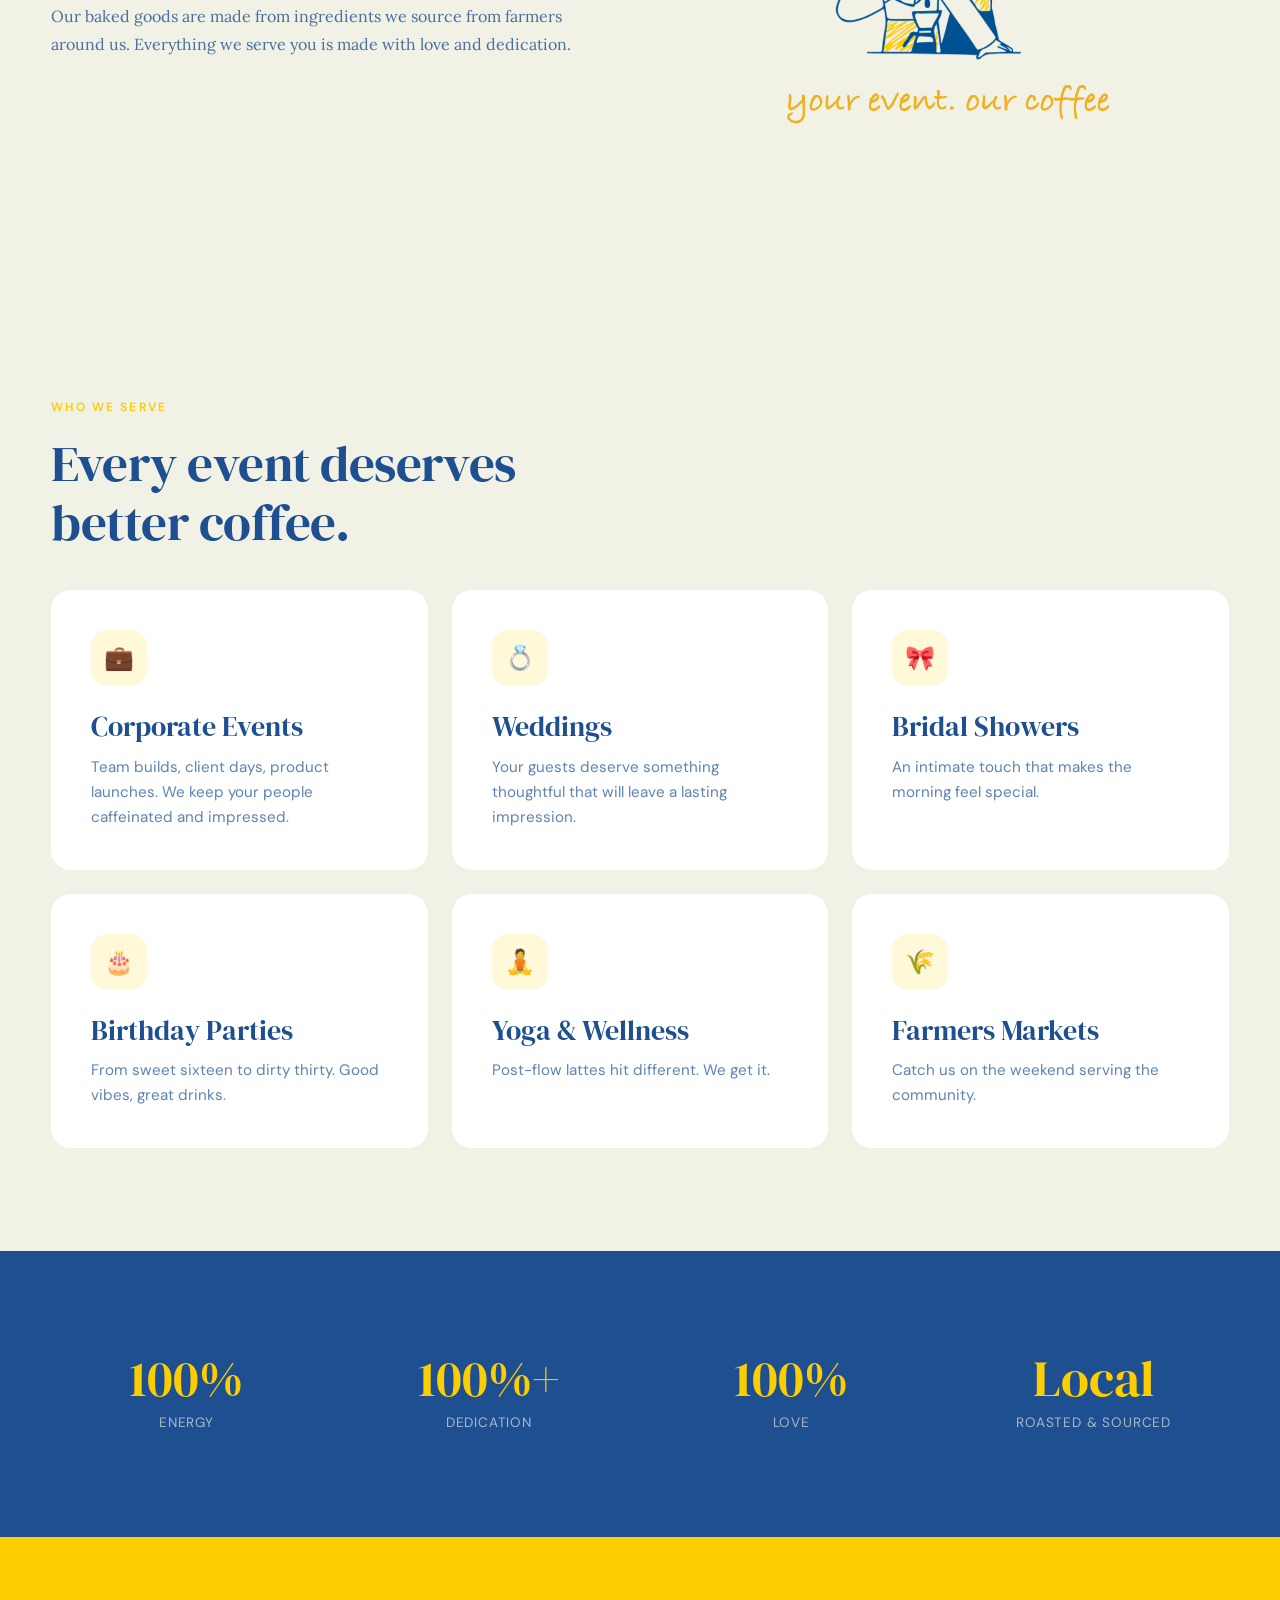
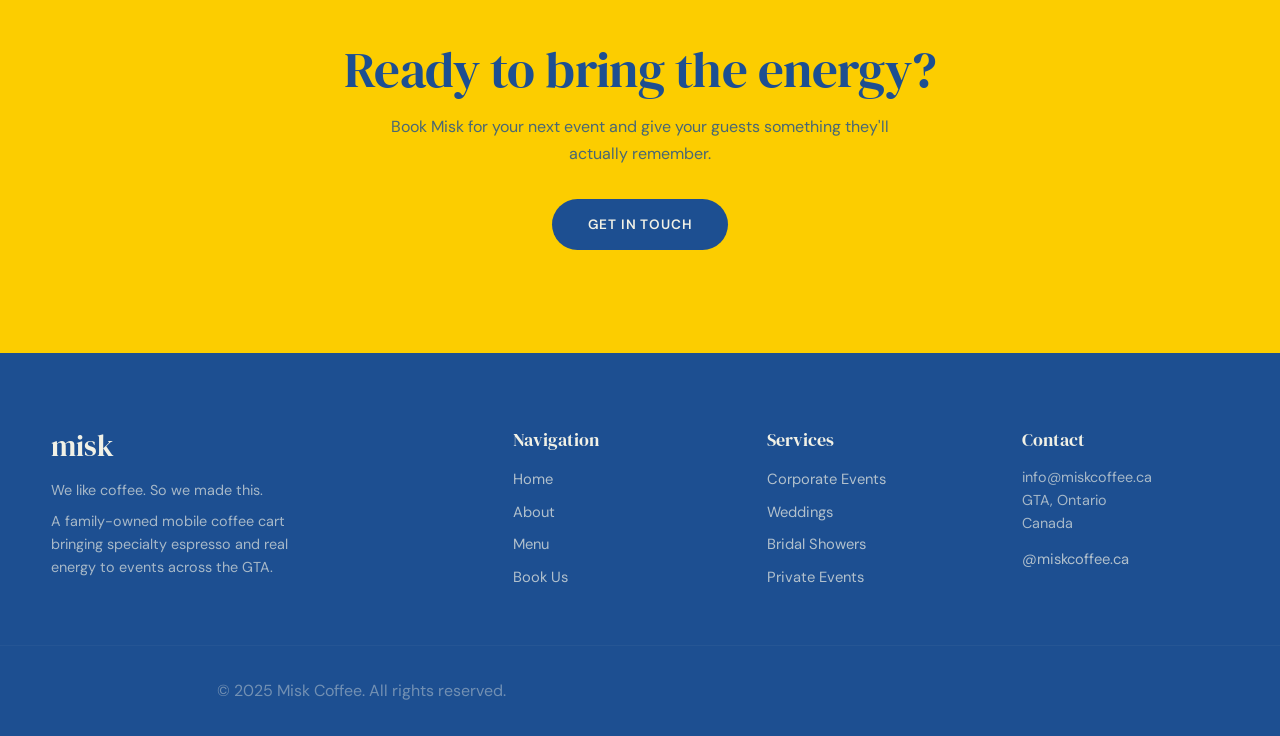
==== commit c80e4092: "Update index.html" ====
--- a/index.html
+++ b/index.html
@@ -41,7 +41,7 @@
         <div class="hero-content">
             <p class="hero-tagline">we like coffee. so we made this</p>
             <h1 class="hero-heading">Personality<br>you can book<span class="highlight">.</span></h1>
-            <p class="hero-subtext"><strong>We're Yazen and Mona, a husband-and-wife team running a mobile coffee cart out of the GTA. Locally roasted beans, farm-fresh dairy from the Halton region, and drinks made with real care.</strong></p>
+            <p class="hero-subtext" style="margin-bottom: 3rem;">We're Yazen and Mona, a husband-and-wife team running a mobile coffee cart out of the GTA. Locally roasted beans, farm-fresh dairy from the Halton region, and drinks made with real care.</strong></p>
 
             <div class="hero-buttons">
                 <a href="book.html" class="btn btn-primary">Book Your Event</a>
--- a/styles.css
+++ b/styles.css
@@ -248,11 +248,12 @@
 }
 
 .hero-subtext {
-  font-size: clamp(1.05rem, 1.3vw, 1.2rem);
-  opacity: 0.8;
-  margin-bottom: 2.5rem;
-  line-height: 1.7;
-  max-width: 540px;
+    font-size: 1.2rem;
+    font-weight: 400;
+    font-style: normal;
+    line-height: 1.7;
+    opacity: 0.8;
+    max-width: 520px;
 }
 
 .hero-buttons {
@@ -342,7 +343,7 @@
 }
 
 .what-we-do-content p, .origin-text p {
-  font-size: 1.5rem;
+  font-size: 1rem;
   margin-bottom: 1.25rem;
   opacity: 0.8;
   line-height: 1.75;
@@ -350,23 +351,18 @@
 
 /* Image Placeholders */
 .image-placeholder, .origin-image, .img-placeholder {
-  background: var(--blue);
-  border-radius: 24px;
-  aspect-ratio: 4/3;
-  display: flex;
-  align-items: center;
-  justify-content: center;
-  color: var(--cream);
-  font-family: 'Caveat', cursive;
-  font-size: 1.4rem;
-  overflow: hidden;
+    background: transparent;
+    border-radius: 0;
+    aspect-ratio: unset;
+    display: block;
+    overflow: visible;
 }
 
 .origin-image {
-  background: var(--blue);
-  border-radius: 24px;
-  min-height: 350px;
-  display: flex;
+    background: transparent;
+    border-radius: 0;
+    min-height: unset;
+    display: block;
   align-items: center;
   justify-content: center;
   color: var(--cream);
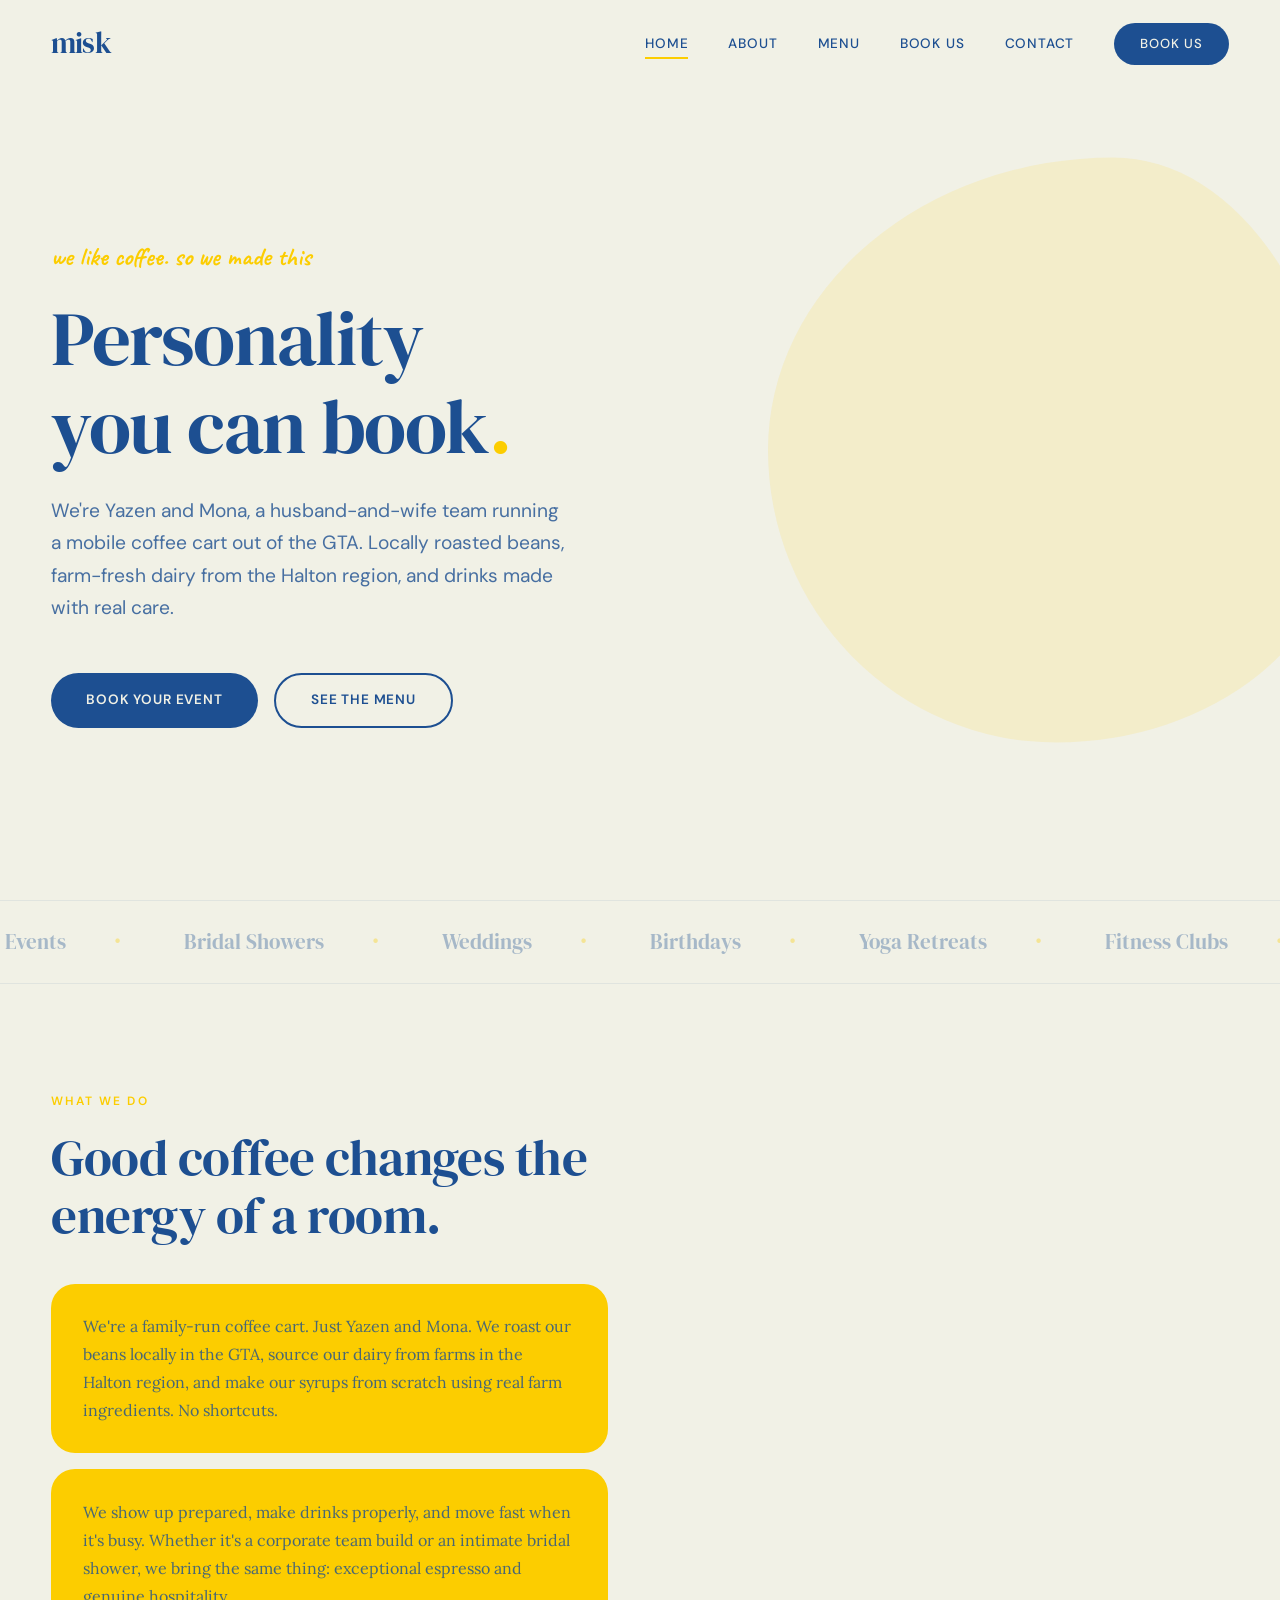
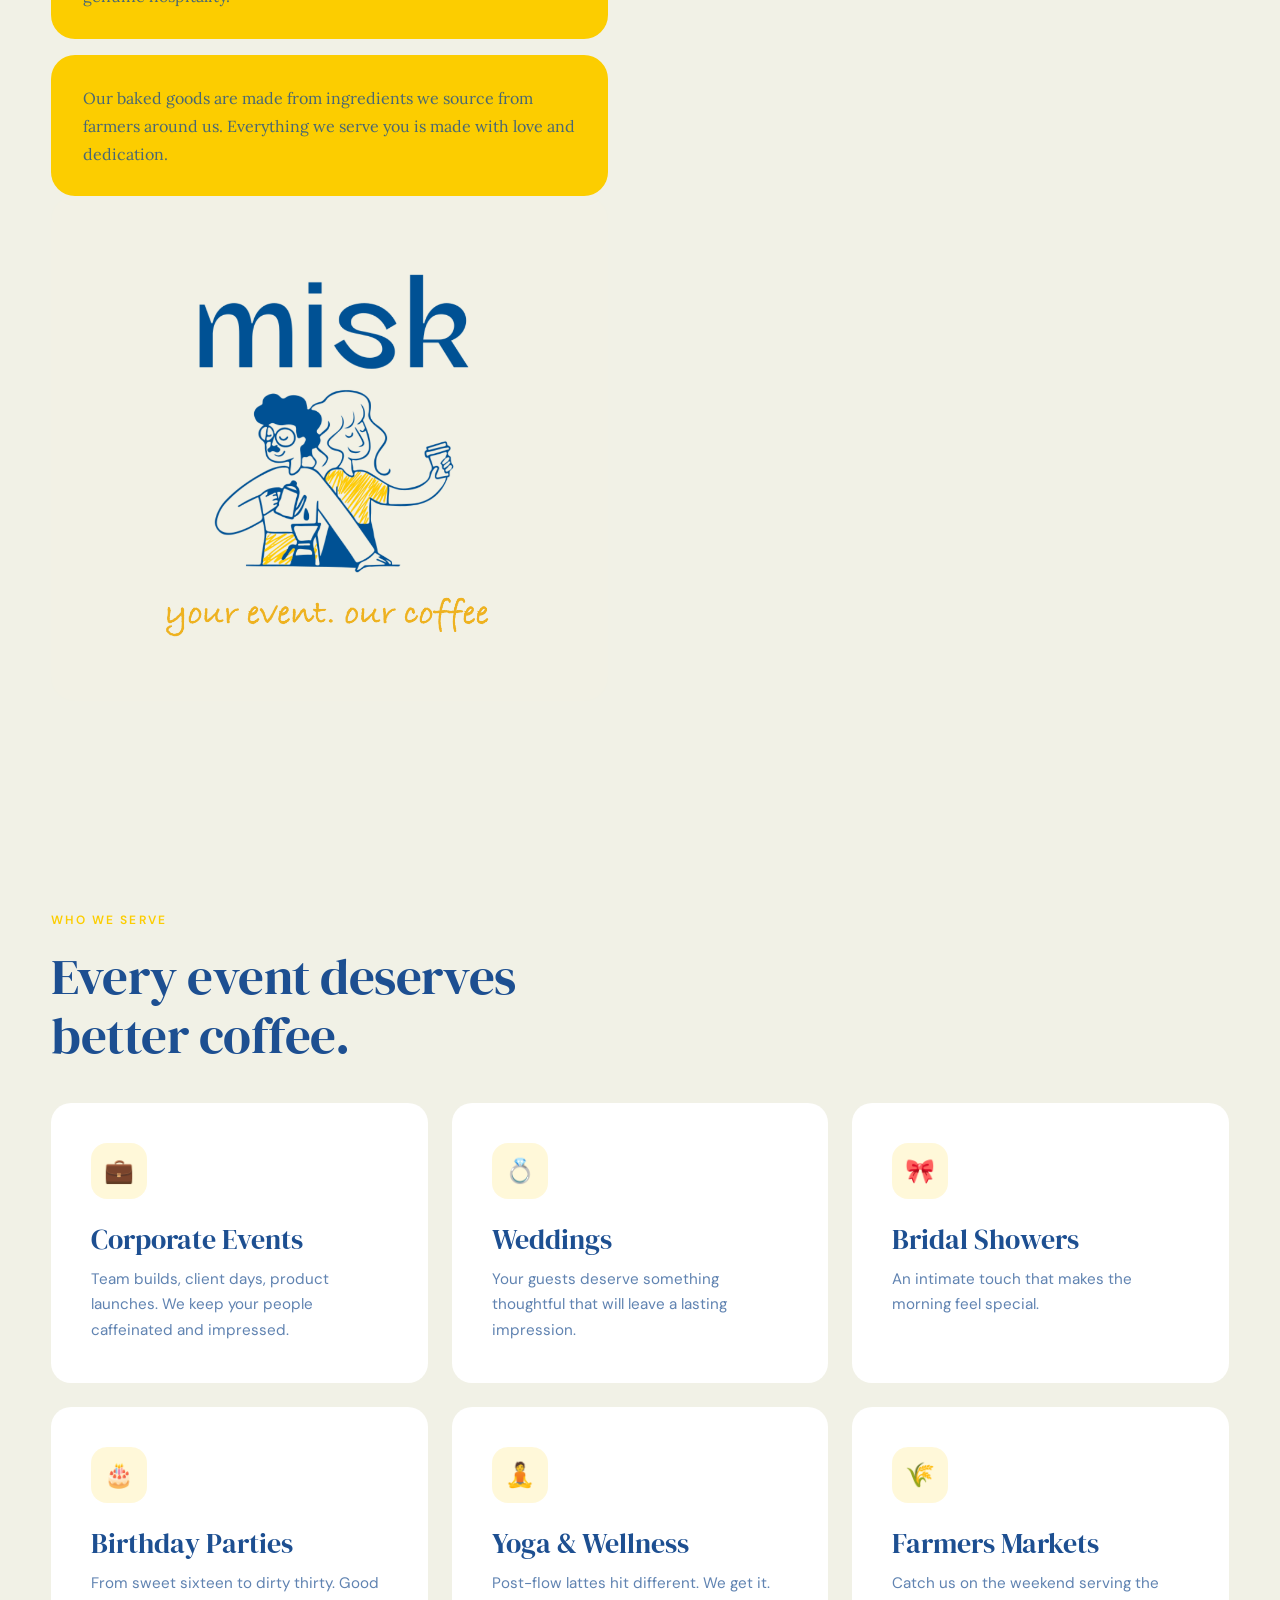
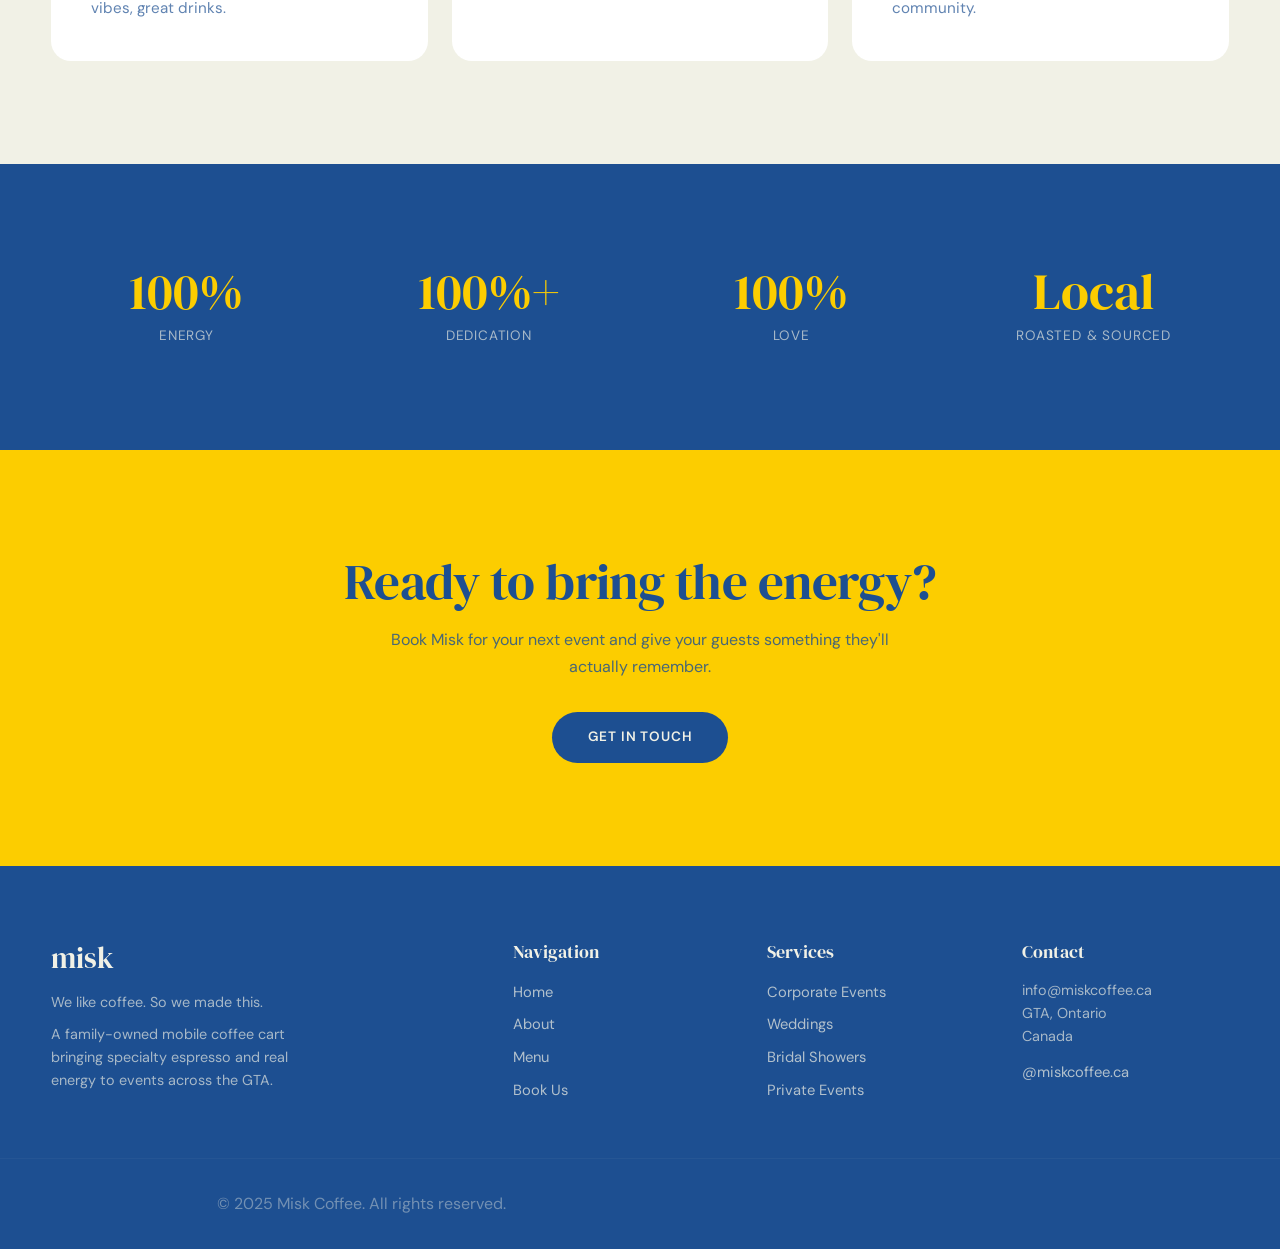
==== commit a5d98021: "Update index.html" ====
--- a/index.html
+++ b/index.html
@@ -84,9 +84,20 @@
 
             <div class="what-we-do-grid">
                 <div class="what-we-do-content">
-                    <p style="font-family: 'Lora', serif;">We're a family-run coffee cart. Just Yazen and Mona. We roast our beans locally in the GTA, source our dairy from farms in the Halton region, and make our syrups from scratch using real farm ingredients. No shortcuts.</p>
-                    <p style="font-family: 'Lora', serif;">We show up prepared, make drinks properly, and move fast when it's busy. Whether it's a corporate team build or an intimate bridal shower, we bring the same thing: exceptional espresso and genuine hospitality.</p>
-                    <p style="font-family: 'Lora', serif;">Our baked goods are made from ingredients we source from farmers around us. Everything we serve you is made with love and dedication.</p>
+                    <div style="display: flex; flex-direction: column; gap: 16px;">
+                        
+
+        <div style="background: #FCCD00; border-radius: 24px; padding: 1.8rem 2rem;">
+            <p style="color: #1D4F91; font-family: 'Lora', serif; margin: 0;">We're a family-run coffee cart. Just Yazen and Mona. We roast our beans locally in the GTA, source our dairy from farms in the Halton region, and make our syrups from scratch using real farm ingredients. No shortcuts.</p>
+        </div>
+
+        <div style="background: #FCCD00; border-radius: 24px; padding: 1.8rem 2rem;">
+            <p style="color: #1D4F91; font-family: 'Lora', serif; margin: 0;">We show up prepared, make drinks properly, and move fast when it's busy. Whether it's a corporate team build or an intimate bridal shower, we bring the same thing: exceptional espresso and genuine hospitality.</p>
+        </div>
+
+        <div style="background: #FCCD00; border-radius: 24px; padding: 1.8rem 2rem;">
+            <p style="color: #1D4F91; font-family: 'Lora', serif; margin: 0;">Our baked goods are made from ingredients we source from farmers around us. Everything we serve you is made with love and dedication.</p>
+        </div>
                 </div>
 
                 <div class="what-we-do-image">
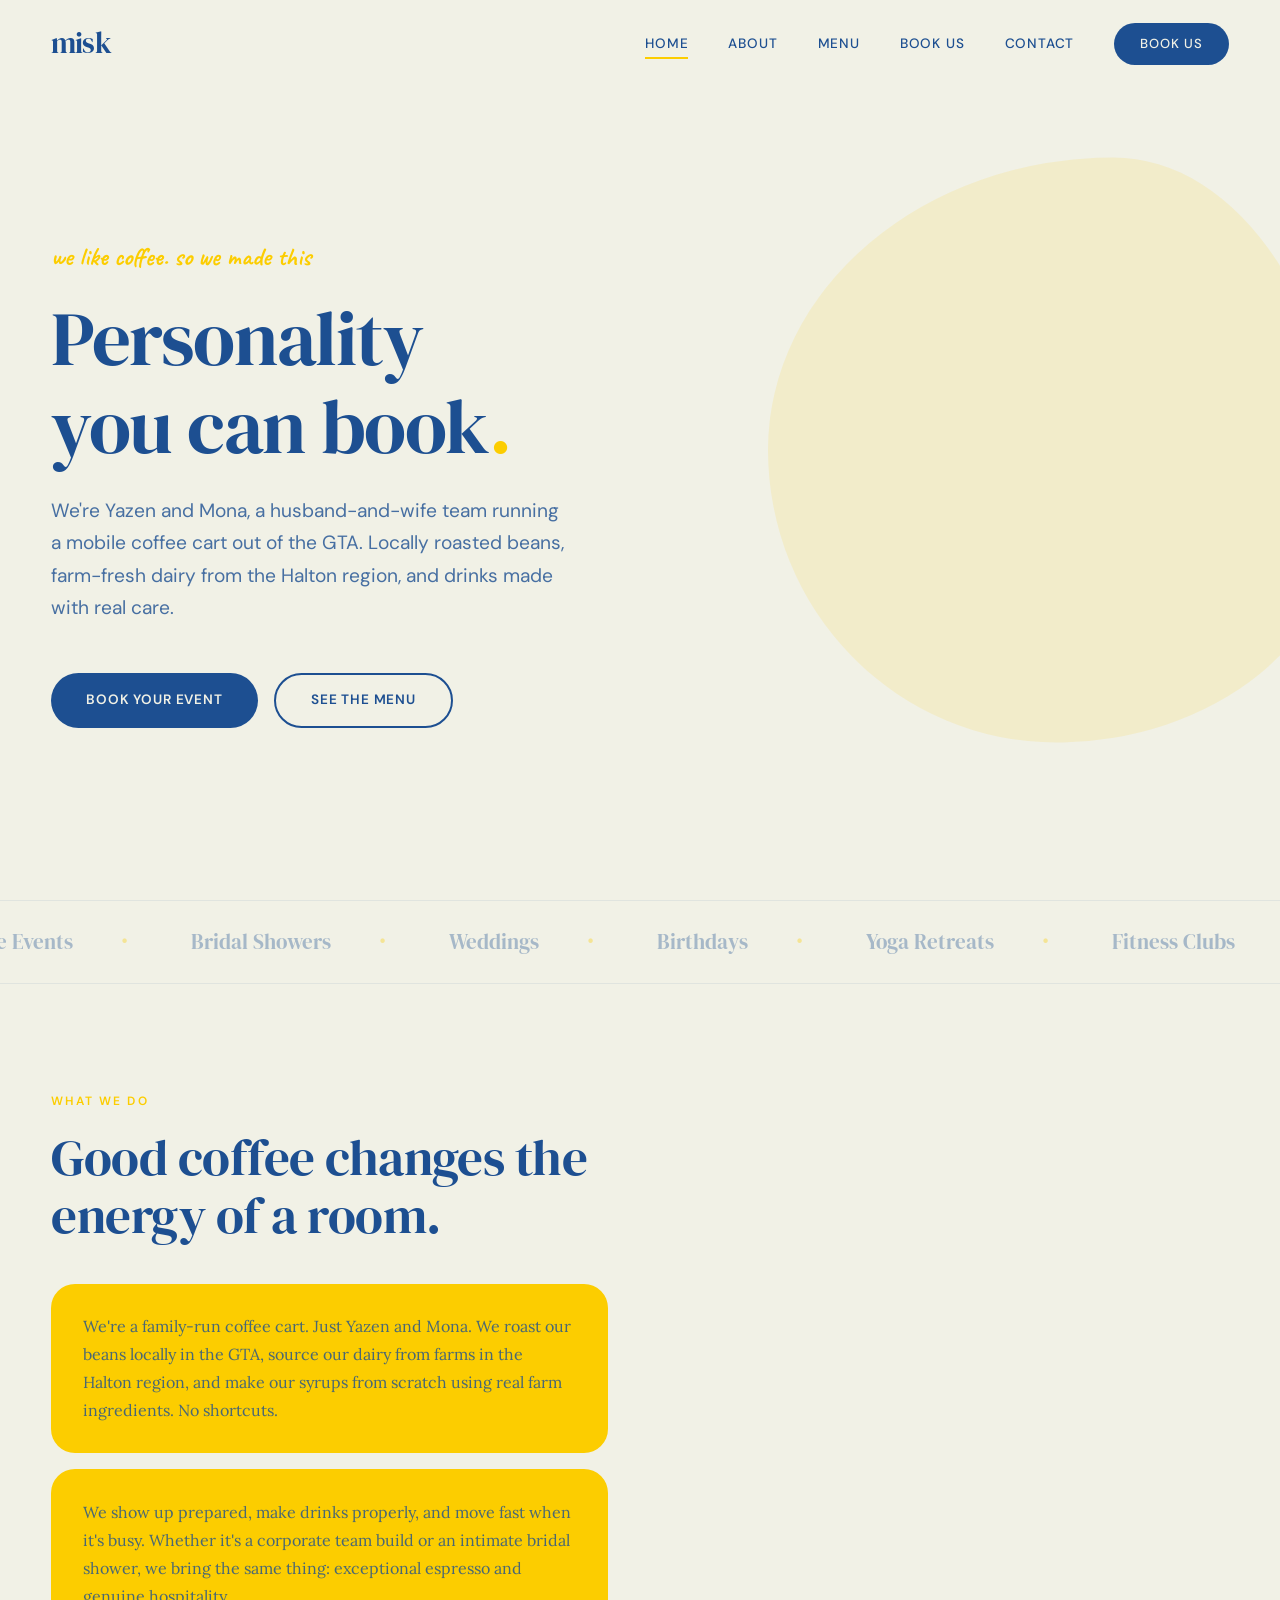
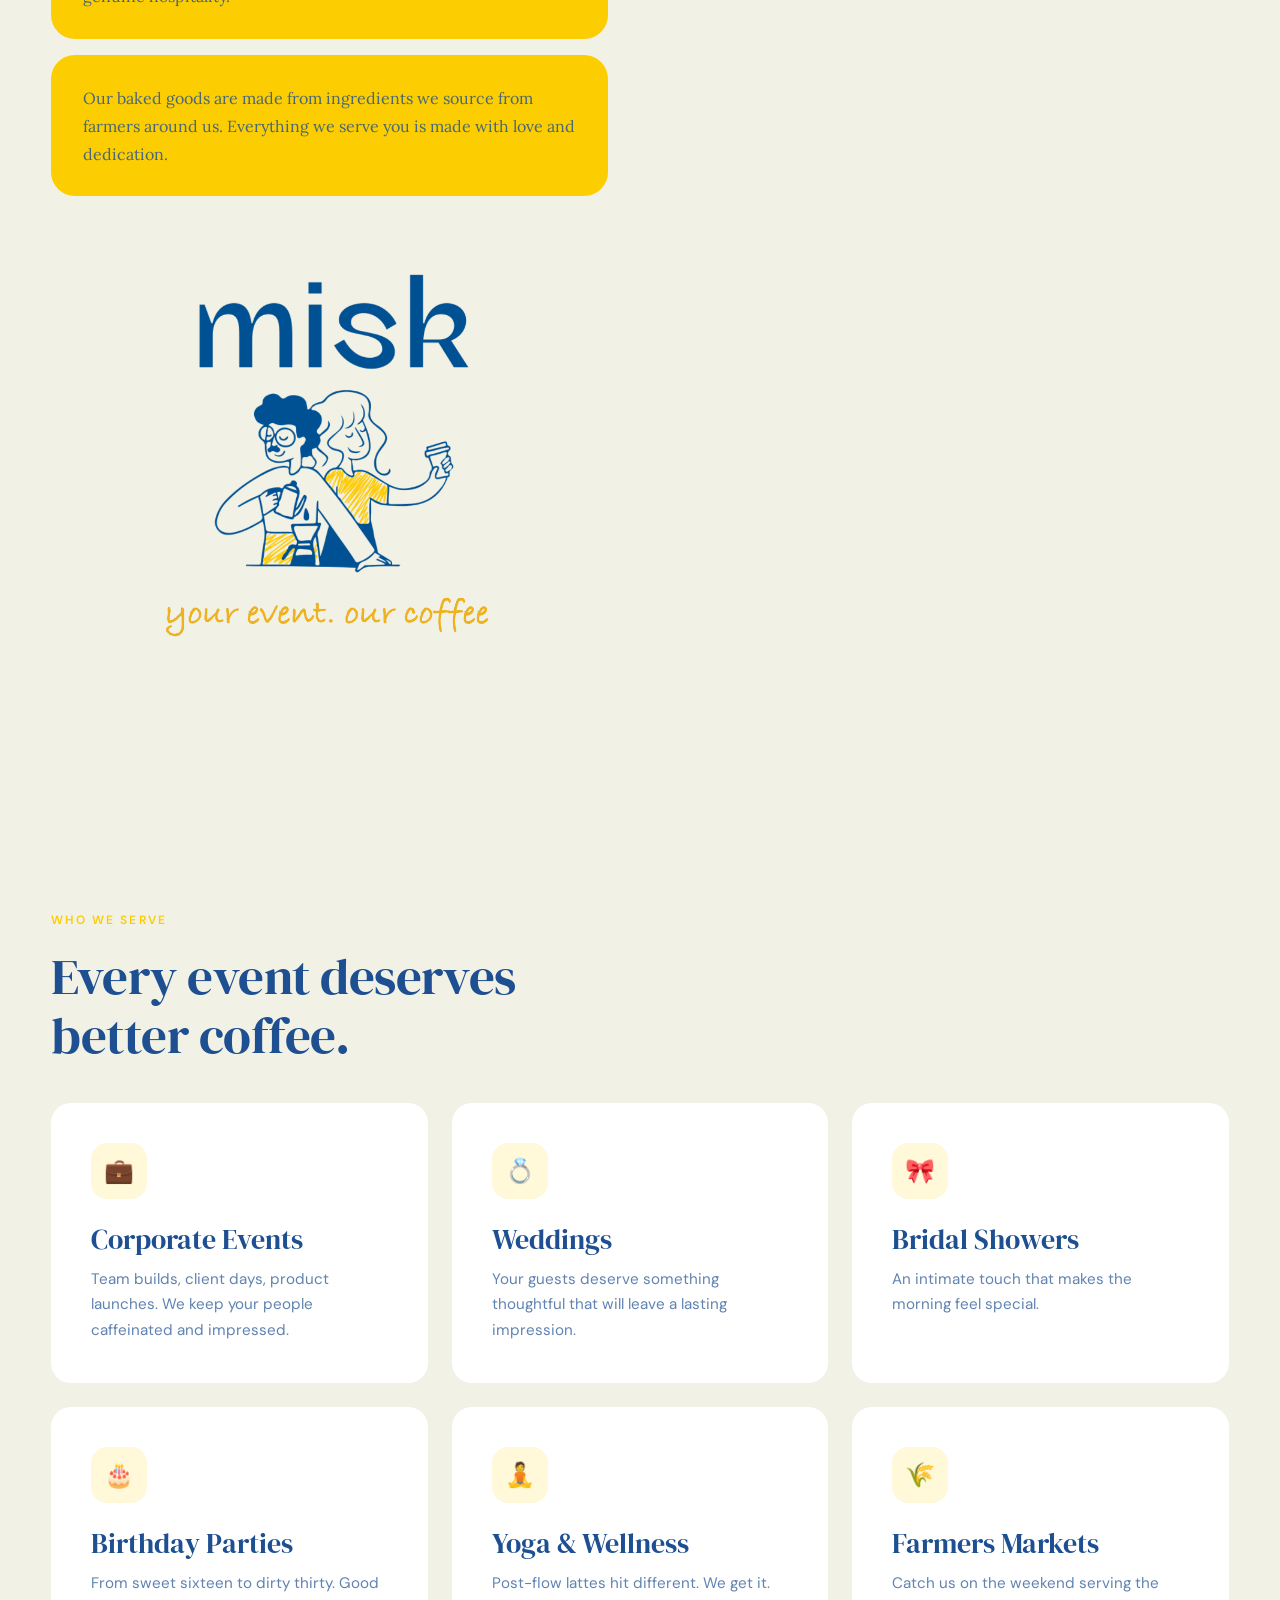
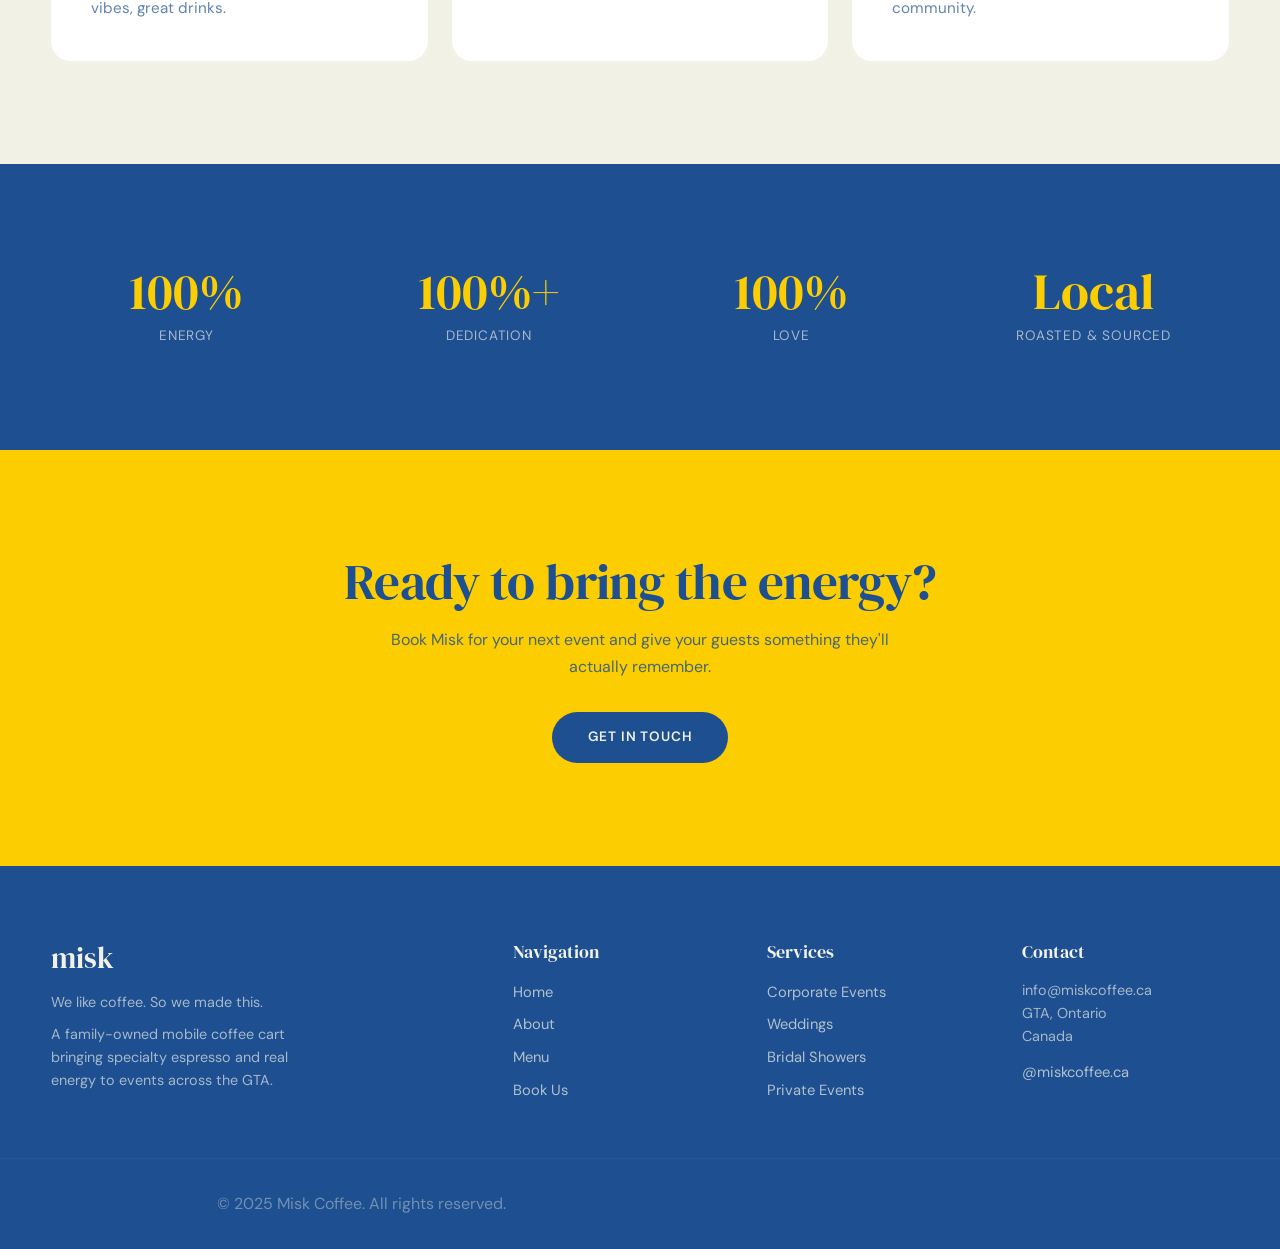
==== commit a46f3a2e: "Update index.html" ====
--- a/index.html
+++ b/index.html
@@ -101,7 +101,7 @@
                 </div>
 
                 <div class="what-we-do-image">
-                    <img src="images/your_event.png" alt="Misk Coffee" 
+                    <img src="your_event.png" alt="Misk Coffee" 
                     style="width: 100%; height: 100%; object-fit: contain; border-radius: 24px;">
                     </div>
                 </div>
--- a/styles.css
+++ b/styles.css
@@ -339,9 +339,13 @@
   display: grid;
   grid-template-columns: 1fr 1fr;
   gap: clamp(2rem, 5vw, 5rem);
-  align-items: center;
-}
-
+  align-items: start;
+}
+.what-we-do-image {
+    align-self: start;
+    position: sticky;
+    top: 120px;
+}
 .what-we-do-content p, .origin-text p {
   font-size: 1rem;
   margin-bottom: 1.25rem;
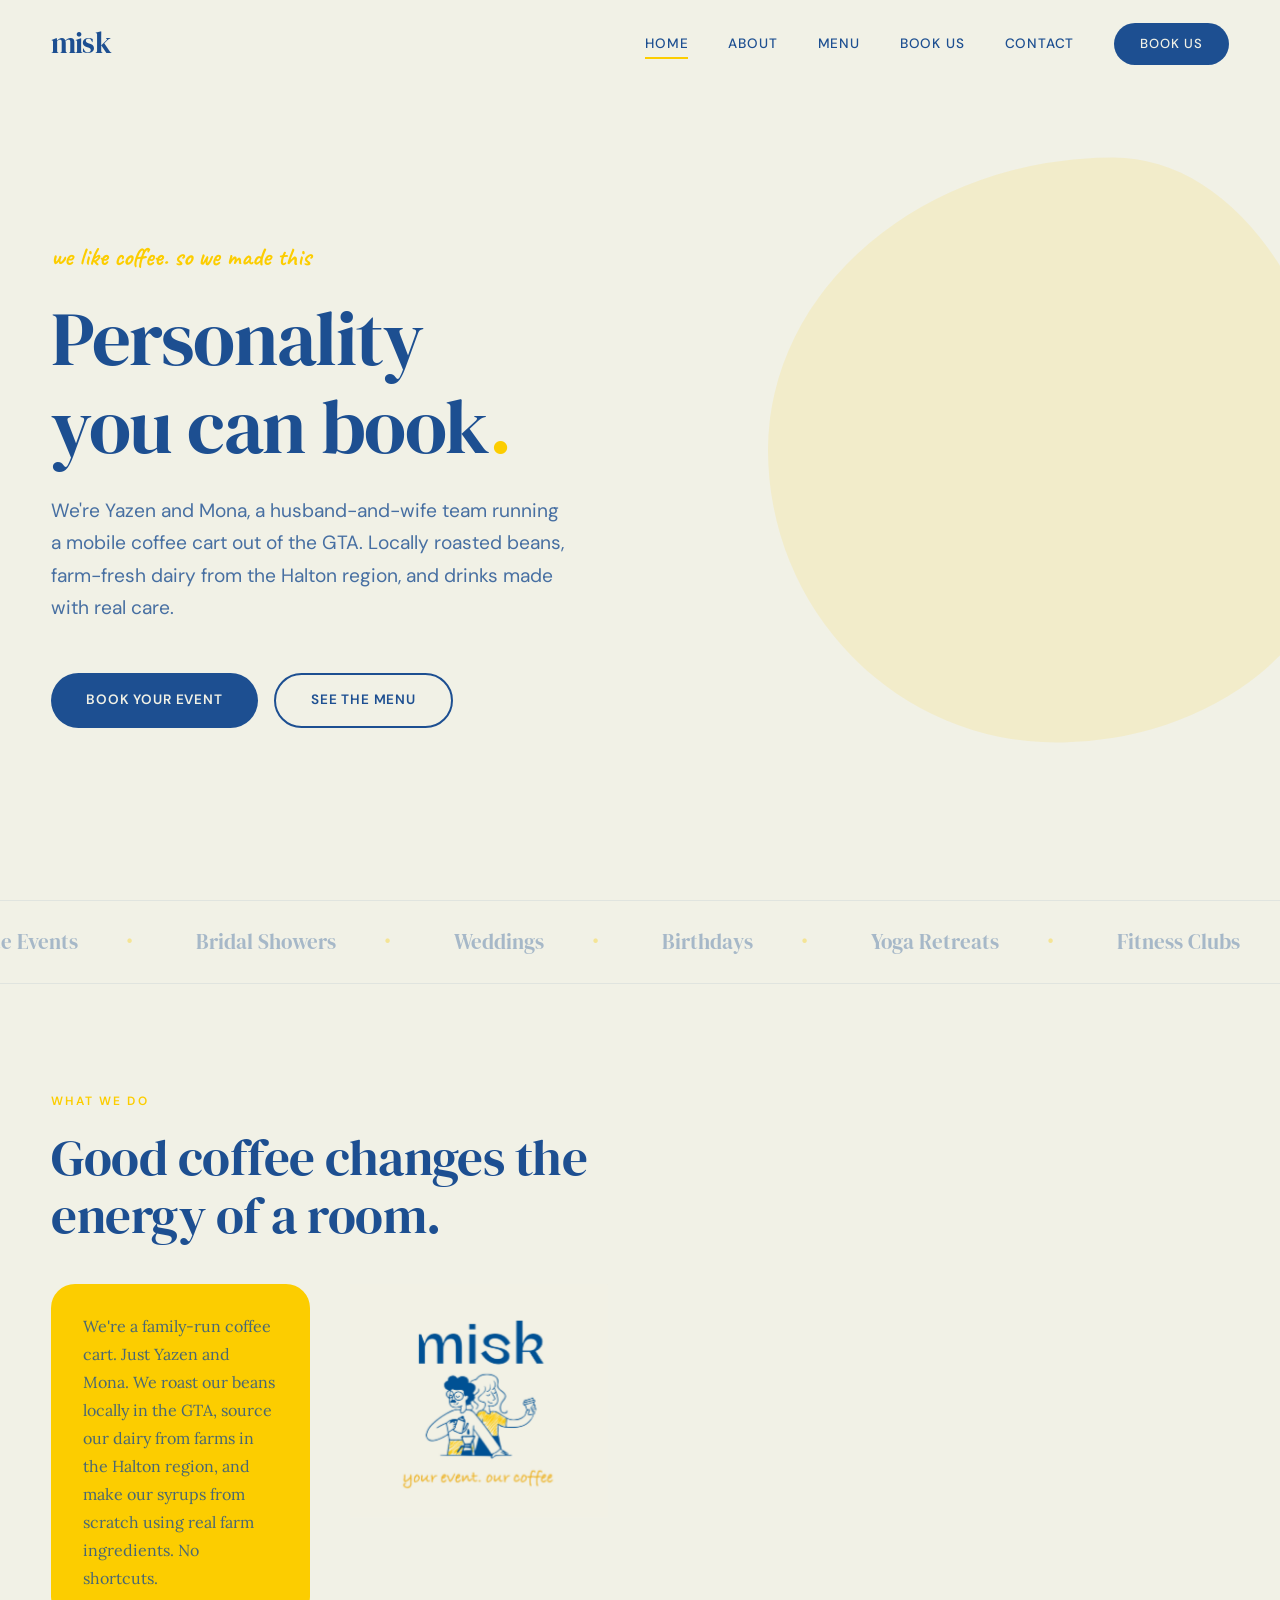
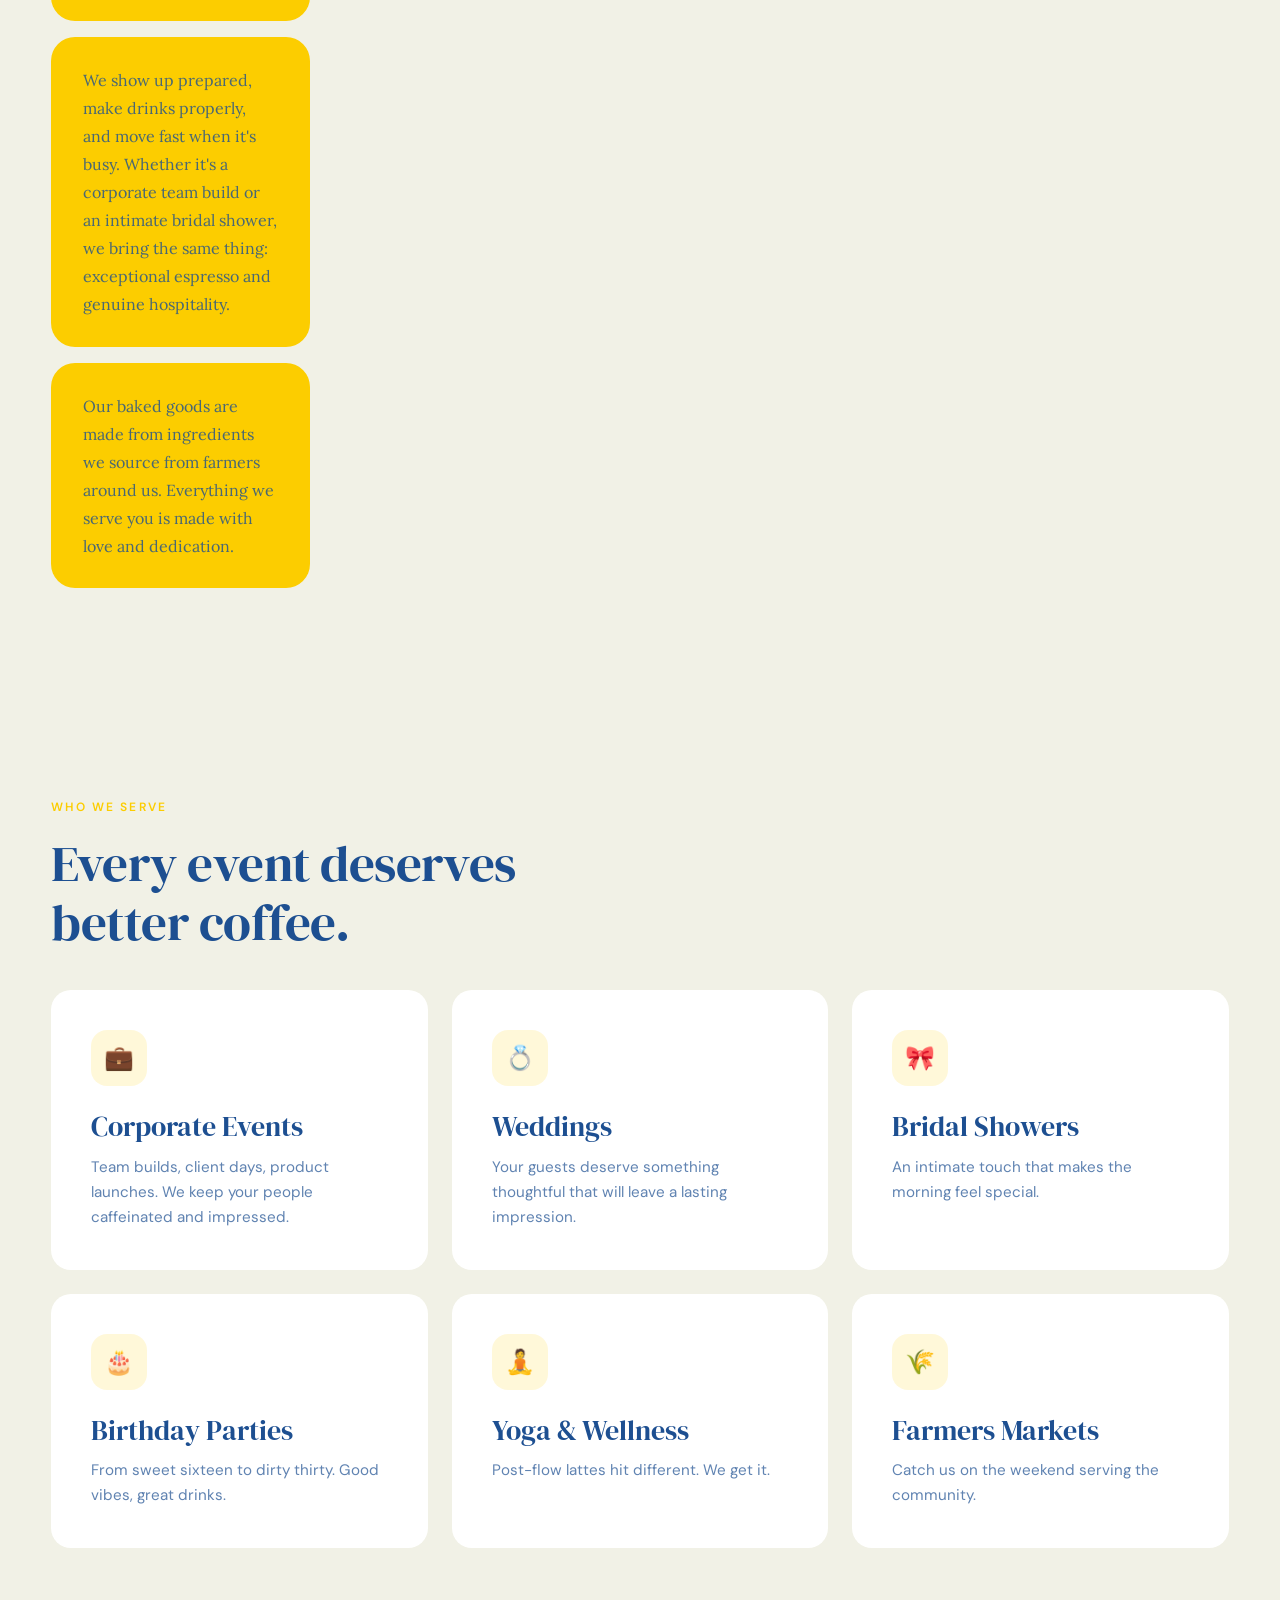
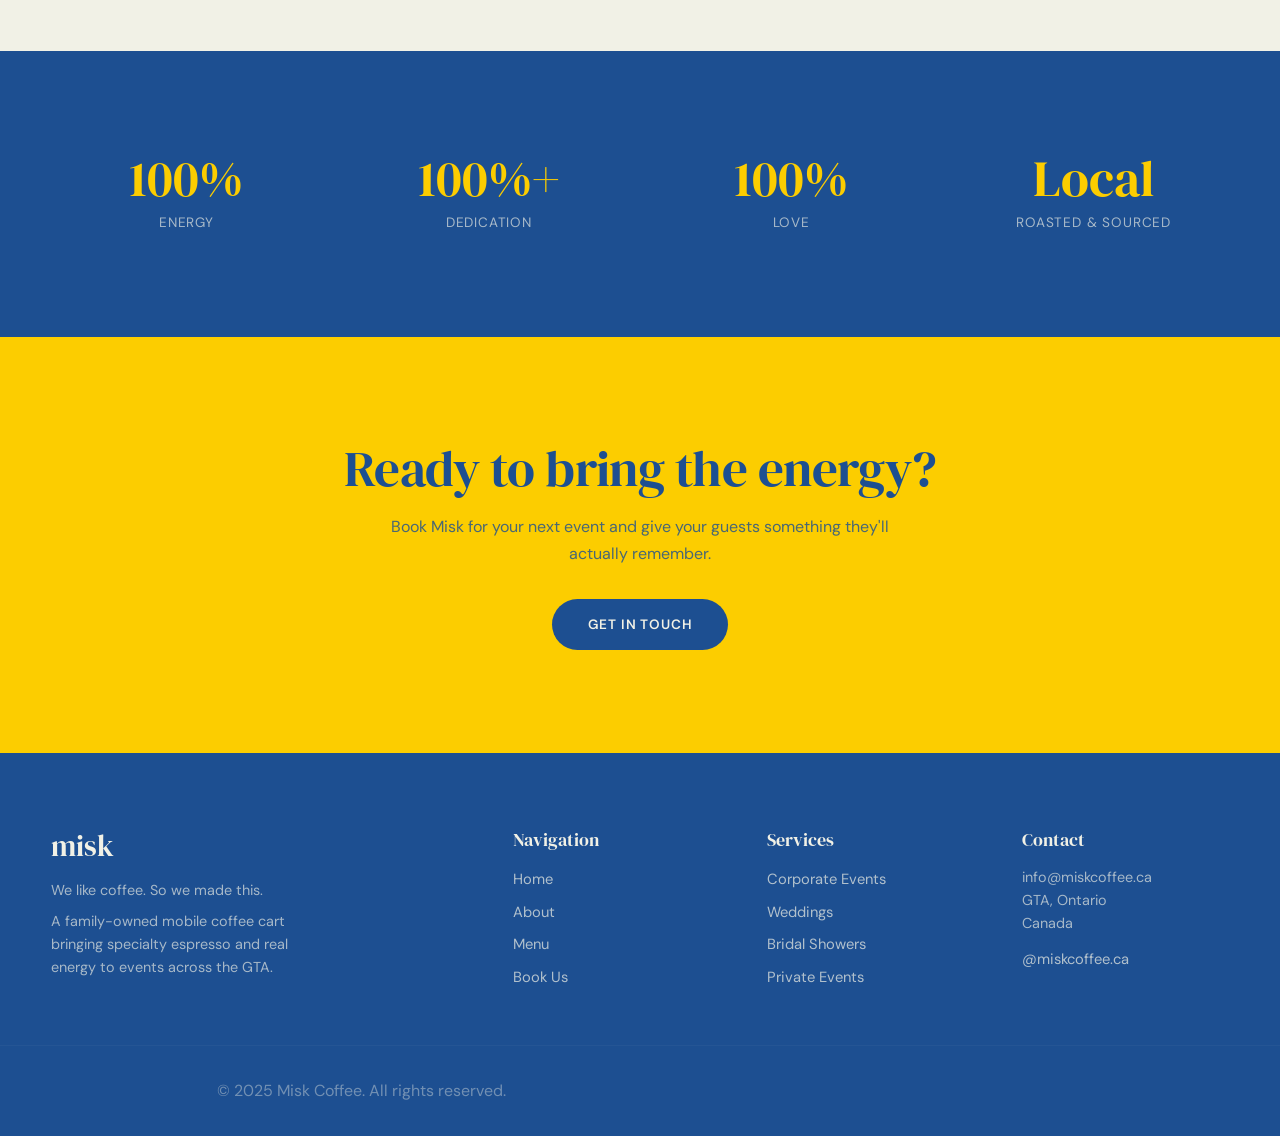
==== commit ac19c58d: "Update index.html" ====
--- a/index.html
+++ b/index.html
@@ -84,26 +84,29 @@
 
             <div class="what-we-do-grid">
                 <div class="what-we-do-content">
-                    <div style="display: flex; flex-direction: column; gap: 16px;">
+                    <div style="display: flex; flex-direction: row; gap: 40px; align-items: flex-start;">
+
+                        <div style="flex: 1;">
+                            <div style="display: flex; flex-direction: column; gap: 16px;">
                         
 
-        <div style="background: #FCCD00; border-radius: 24px; padding: 1.8rem 2rem;">
-            <p style="color: #1D4F91; font-family: 'Lora', serif; margin: 0;">We're a family-run coffee cart. Just Yazen and Mona. We roast our beans locally in the GTA, source our dairy from farms in the Halton region, and make our syrups from scratch using real farm ingredients. No shortcuts.</p>
-        </div>
-
-        <div style="background: #FCCD00; border-radius: 24px; padding: 1.8rem 2rem;">
-            <p style="color: #1D4F91; font-family: 'Lora', serif; margin: 0;">We show up prepared, make drinks properly, and move fast when it's busy. Whether it's a corporate team build or an intimate bridal shower, we bring the same thing: exceptional espresso and genuine hospitality.</p>
-        </div>
-
-        <div style="background: #FCCD00; border-radius: 24px; padding: 1.8rem 2rem;">
-            <p style="color: #1D4F91; font-family: 'Lora', serif; margin: 0;">Our baked goods are made from ingredients we source from farmers around us. Everything we serve you is made with love and dedication.</p>
-        </div>
-                </div>
-
-                <div class="what-we-do-image">
-                    <img src="your_event.png" alt="Misk Coffee" 
-                    style="width: 100%; height: 100%; object-fit: contain; border-radius: 24px;">
-                    </div>
+                                <div style="background: #FCCD00; border-radius: 24px; padding: 1.8rem 2rem;">
+                                    <p style="color: #1D4F91; font-family: 'Lora', serif; margin: 0;">We're a family-run coffee cart. Just Yazen and Mona. We roast our beans locally in the GTA, source our dairy from farms in the Halton region, and make our syrups from scratch using real farm ingredients. No shortcuts.</p>
+                                </div>
+
+                                <div style="background: #FCCD00; border-radius: 24px; padding: 1.8rem 2rem;">
+                                    <p style="color: #1D4F91; font-family: 'Lora', serif; margin: 0;">We show up prepared, make drinks properly, and move fast when it's busy. Whether it's a corporate team build or an intimate bridal shower, we bring the same thing: exceptional espresso and genuine hospitality.</p>
+                                </div>
+
+                                <div style="background: #FCCD00; border-radius: 24px; padding: 1.8rem 2rem;">
+                                    <p style="color: #1D4F91; font-family: 'Lora', serif; margin: 0;">Our baked goods are made from ingredients we source from farmers around us. Everything we serve you is made with love and dedication.</p>
+                                </div>
+                        </div>
+                </div>
+                <div style="flex: 1; position: sticky; top: 120px;">
+                    <img src="your_event.png" alt="Misk Coffee" style="width: 100%; object-fit: contain;">
+                </div>
+
                 </div>
             </div>
         </div>
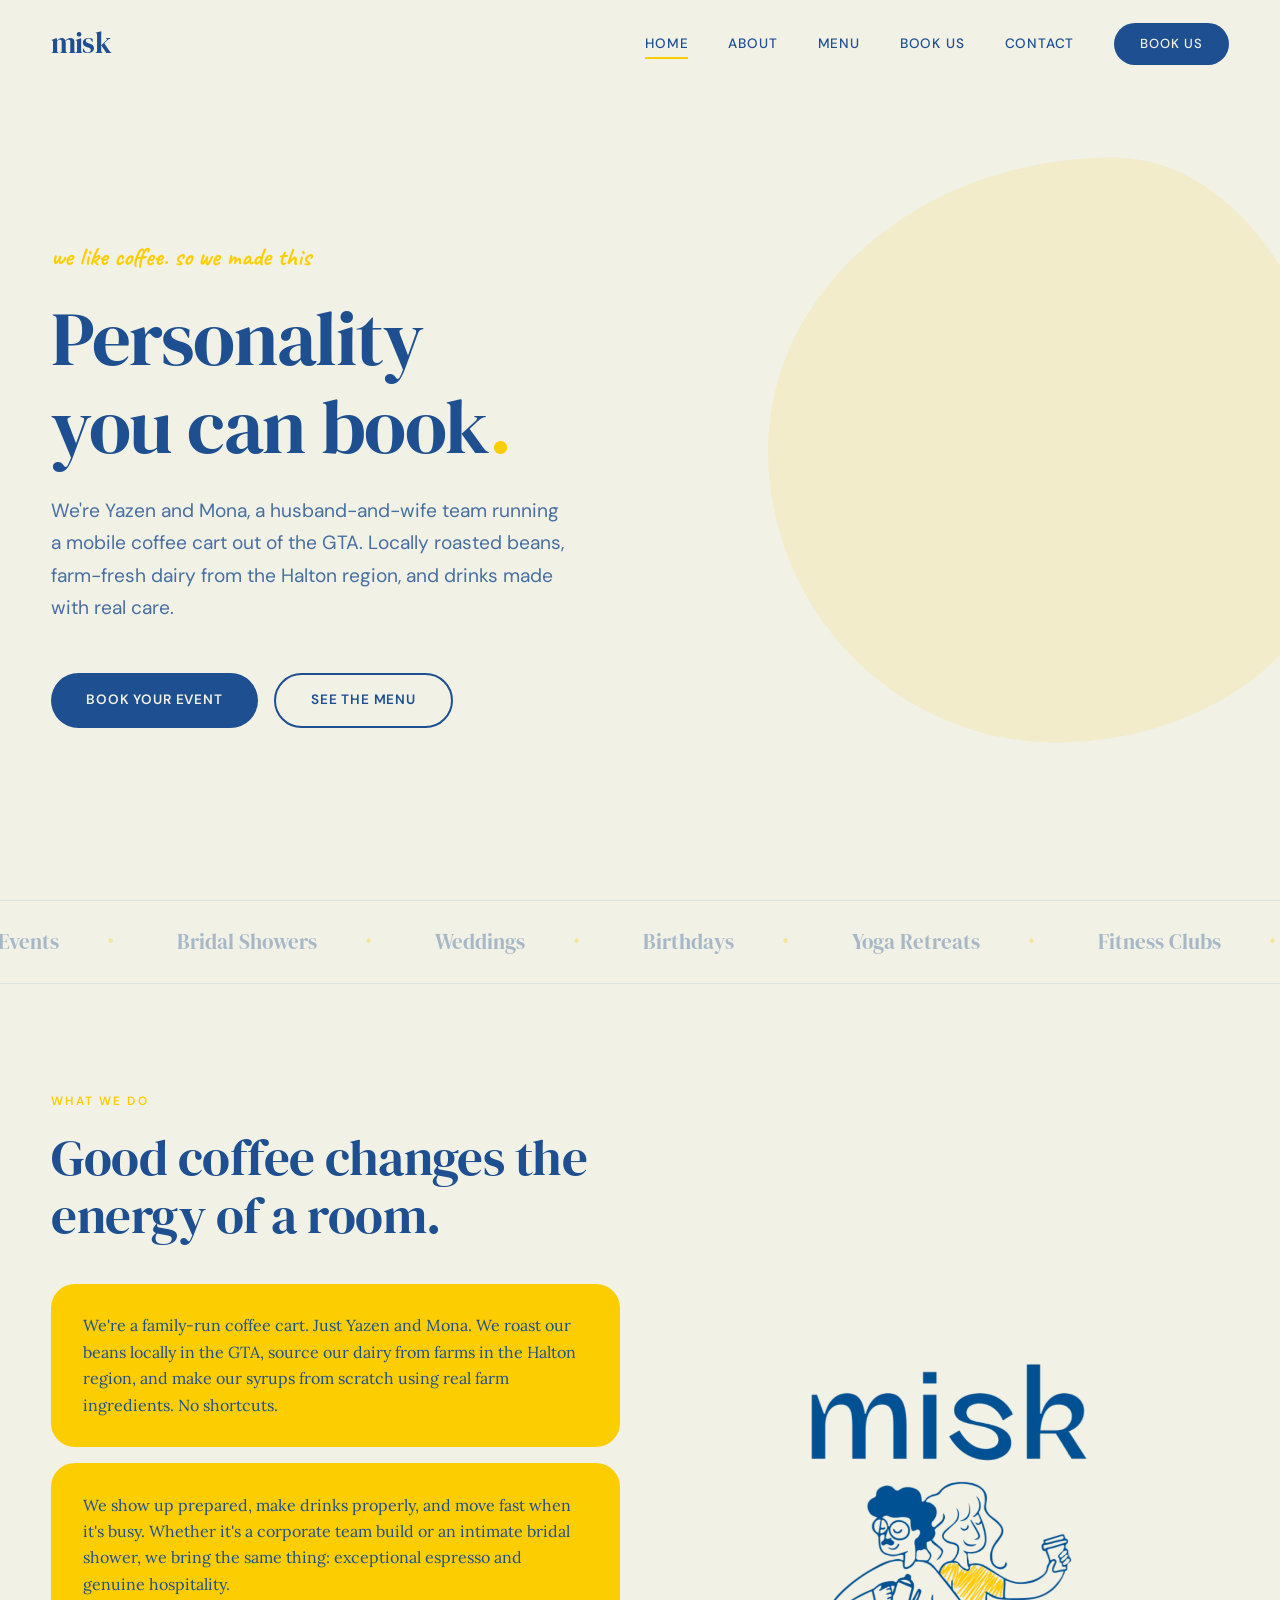
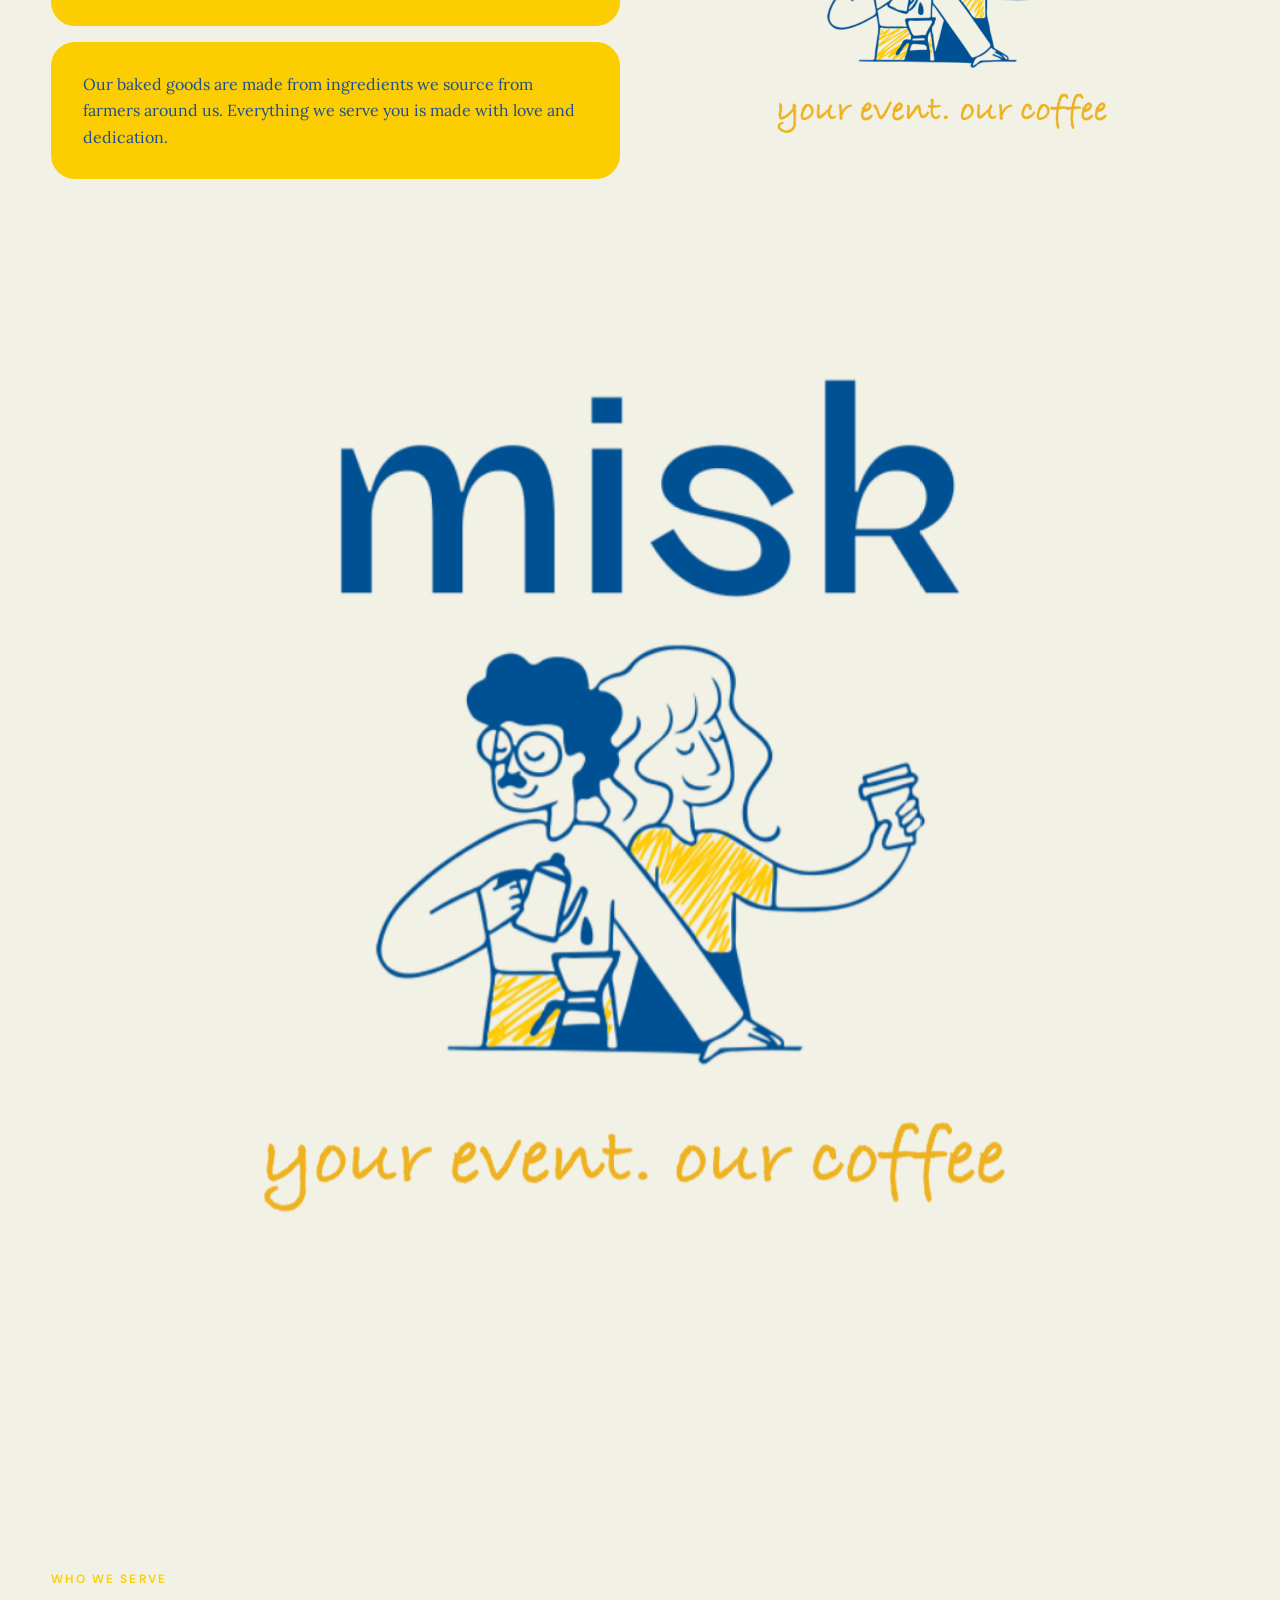
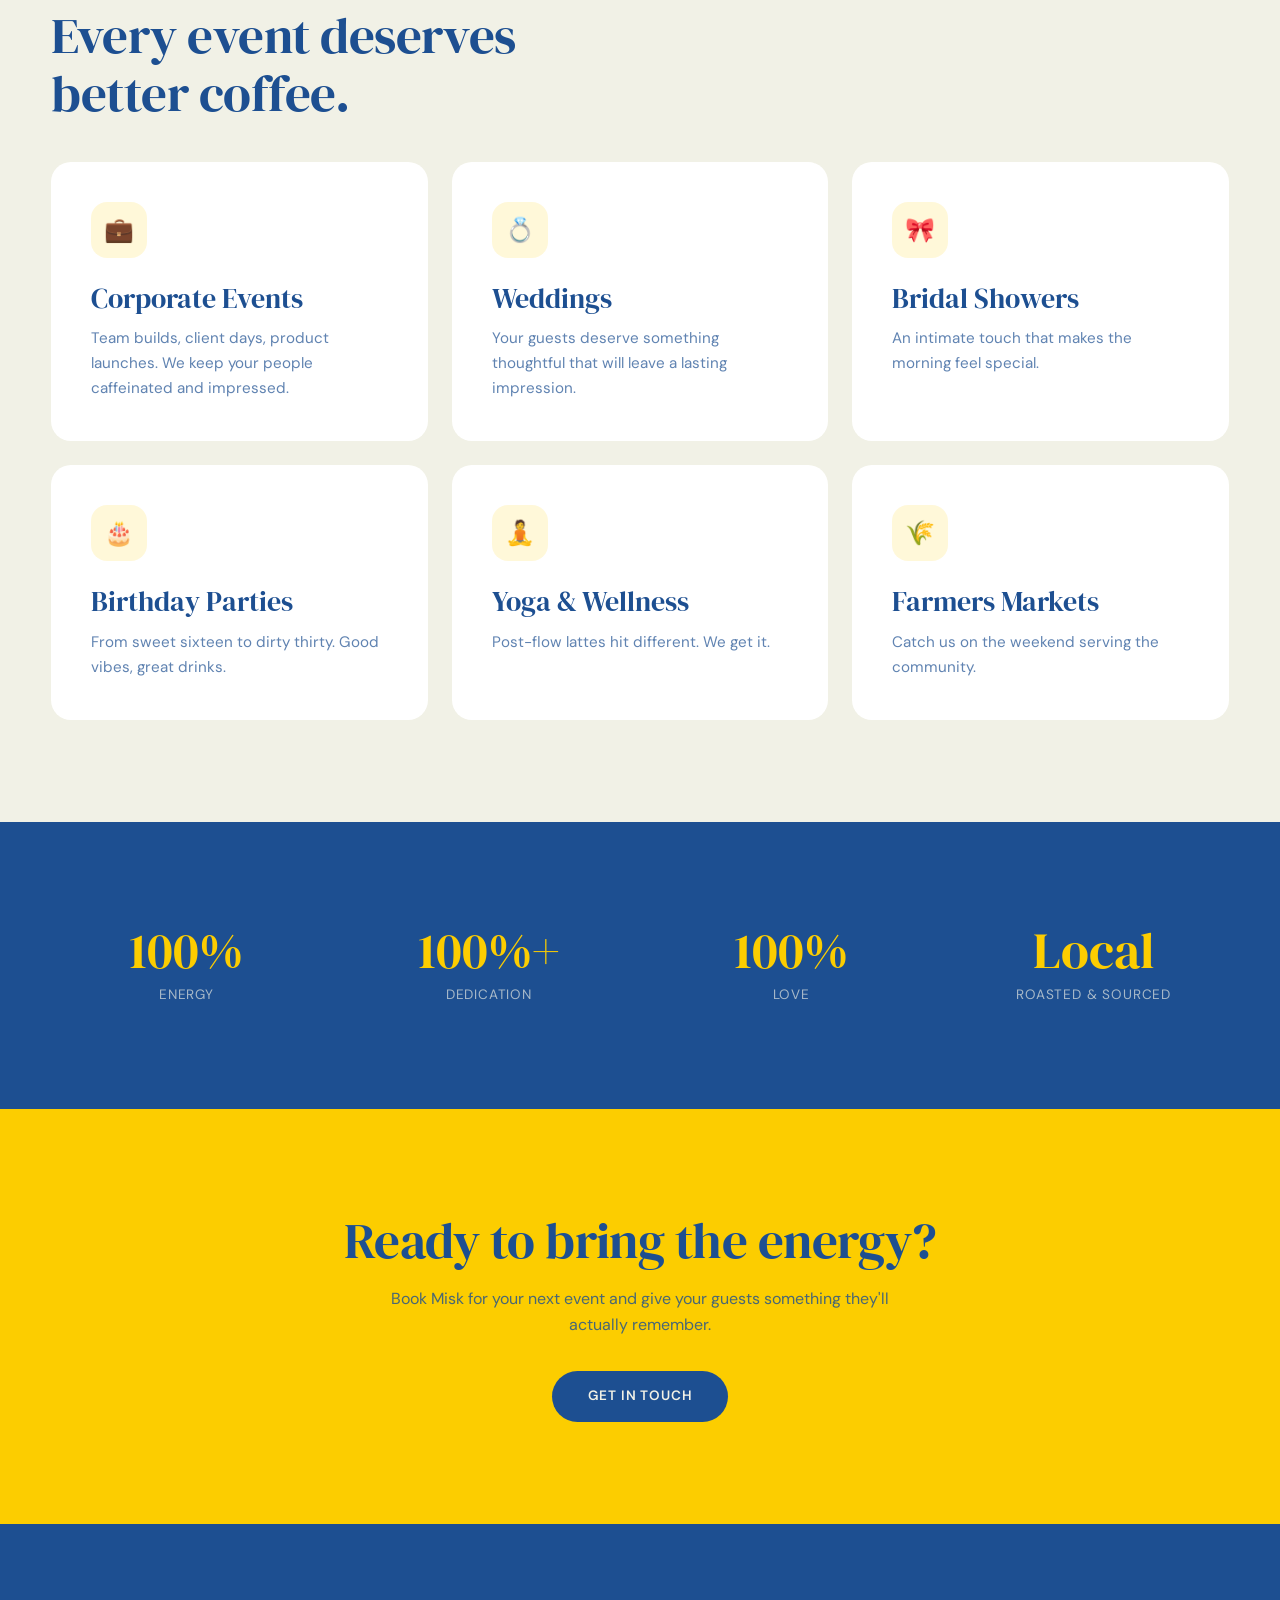
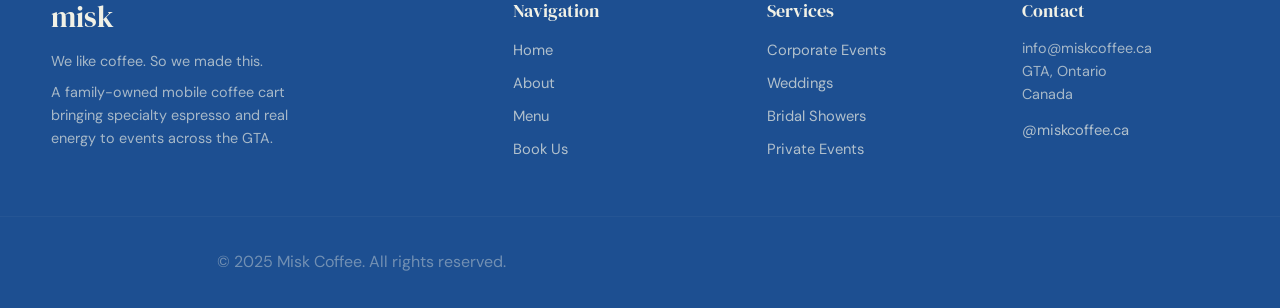
==== commit 539483e8: "Update index.html" ====
--- a/index.html
+++ b/index.html
@@ -82,25 +82,31 @@
             <div class="section-label">WHAT WE DO</div>
             <h2 class="section-heading">Good coffee changes the energy of a room.</h2>
 
-            <div class="what-we-do-grid">
-                <div class="what-we-do-content">
-                    <div style="display: flex; flex-direction: row; gap: 40px; align-items: flex-start;">
-
-                        <div style="flex: 1;">
-                            <div style="display: flex; flex-direction: column; gap: 16px;">
-                        
-
-                                <div style="background: #FCCD00; border-radius: 24px; padding: 1.8rem 2rem;">
-                                    <p style="color: #1D4F91; font-family: 'Lora', serif; margin: 0;">We're a family-run coffee cart. Just Yazen and Mona. We roast our beans locally in the GTA, source our dairy from farms in the Halton region, and make our syrups from scratch using real farm ingredients. No shortcuts.</p>
-                                </div>
-
-                                <div style="background: #FCCD00; border-radius: 24px; padding: 1.8rem 2rem;">
-                                    <p style="color: #1D4F91; font-family: 'Lora', serif; margin: 0;">We show up prepared, make drinks properly, and move fast when it's busy. Whether it's a corporate team build or an intimate bridal shower, we bring the same thing: exceptional espresso and genuine hospitality.</p>
-                                </div>
-
-                                <div style="background: #FCCD00; border-radius: 24px; padding: 1.8rem 2rem;">
-                                    <p style="color: #1D4F91; font-family: 'Lora', serif; margin: 0;">Our baked goods are made from ingredients we source from farmers around us. Everything we serve you is made with love and dedication.</p>
-                                </div>
+                   <div style="display: grid; grid-template-columns: 1fr 1fr; gap: 40px; align-items: start;">
+
+    <div style="display: flex; flex-direction: column; gap: 16px;">
+
+        <div style="background: #FCCD00; border-radius: 24px; padding: 1.8rem 2rem;">
+            <p style="color: #1D4F91; font-family: 'Lora', serif; margin: 0;">We're a family-run coffee cart. Just Yazen and Mona. We roast our beans locally in the GTA, source our dairy from farms in the Halton region, and make our syrups from scratch using real farm ingredients. No shortcuts.</p>
+        </div>
+
+        <div style="background: #FCCD00; border-radius: 24px; padding: 1.8rem 2rem;">
+            <p style="color: #1D4F91; font-family: 'Lora', serif; margin: 0;">We show up prepared, make drinks properly, and move fast when it's busy. Whether it's a corporate team build or an intimate bridal shower, we bring the same thing: exceptional espresso and genuine hospitality.</p>
+        </div>
+
+        <div style="background: #FCCD00; border-radius: 24px; padding: 1.8rem 2rem;">
+            <p style="color: #1D4F91; font-family: 'Lora', serif; margin: 0;">Our baked goods are made from ingredients we source from farmers around us. Everything we serve you is made with love and dedication.</p>
+        </div>
+
+    </div>
+
+    <div style="position: sticky; top: 120px;">
+        <img src="your_event.png" alt="Misk Coffee" style="width: 100%; object-fit: contain;">
+    </div>
+
+</div>
+
+</div>
                         </div>
                 </div>
                 <div style="flex: 1; position: sticky; top: 120px;">
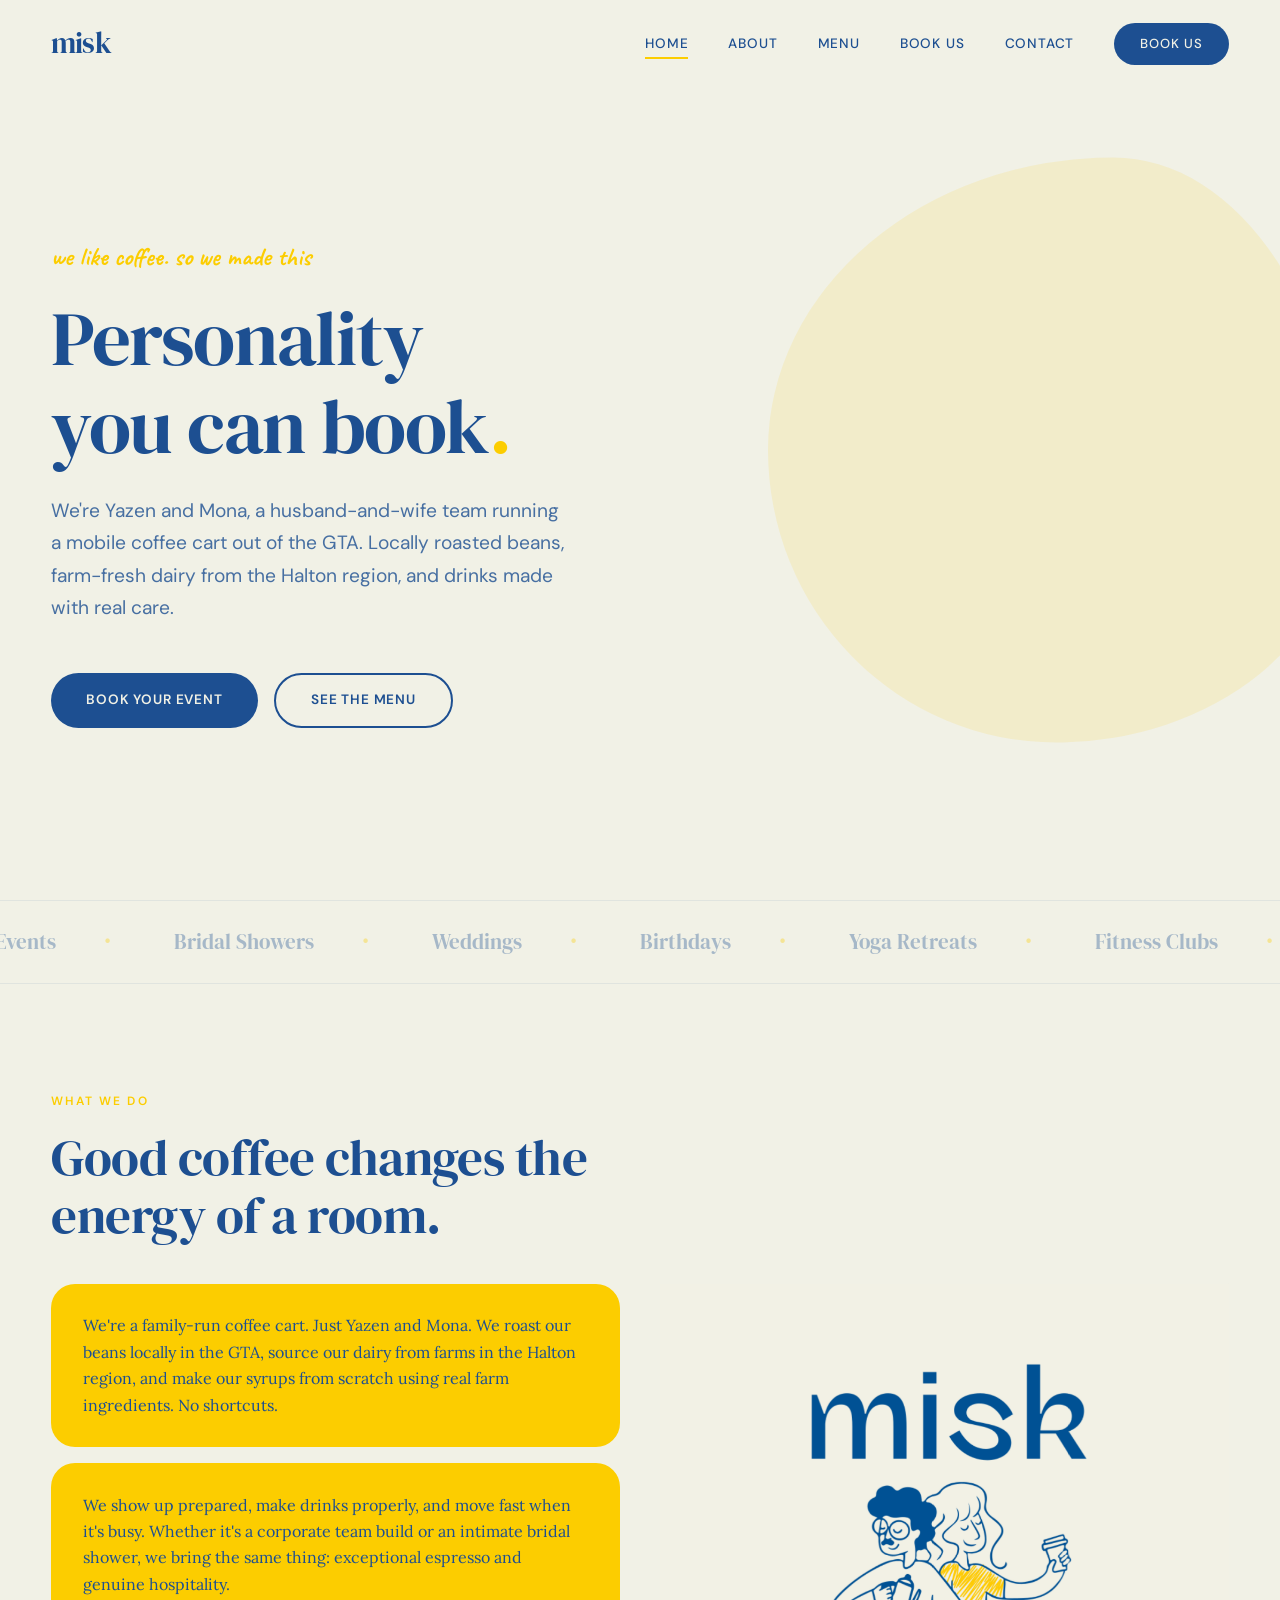
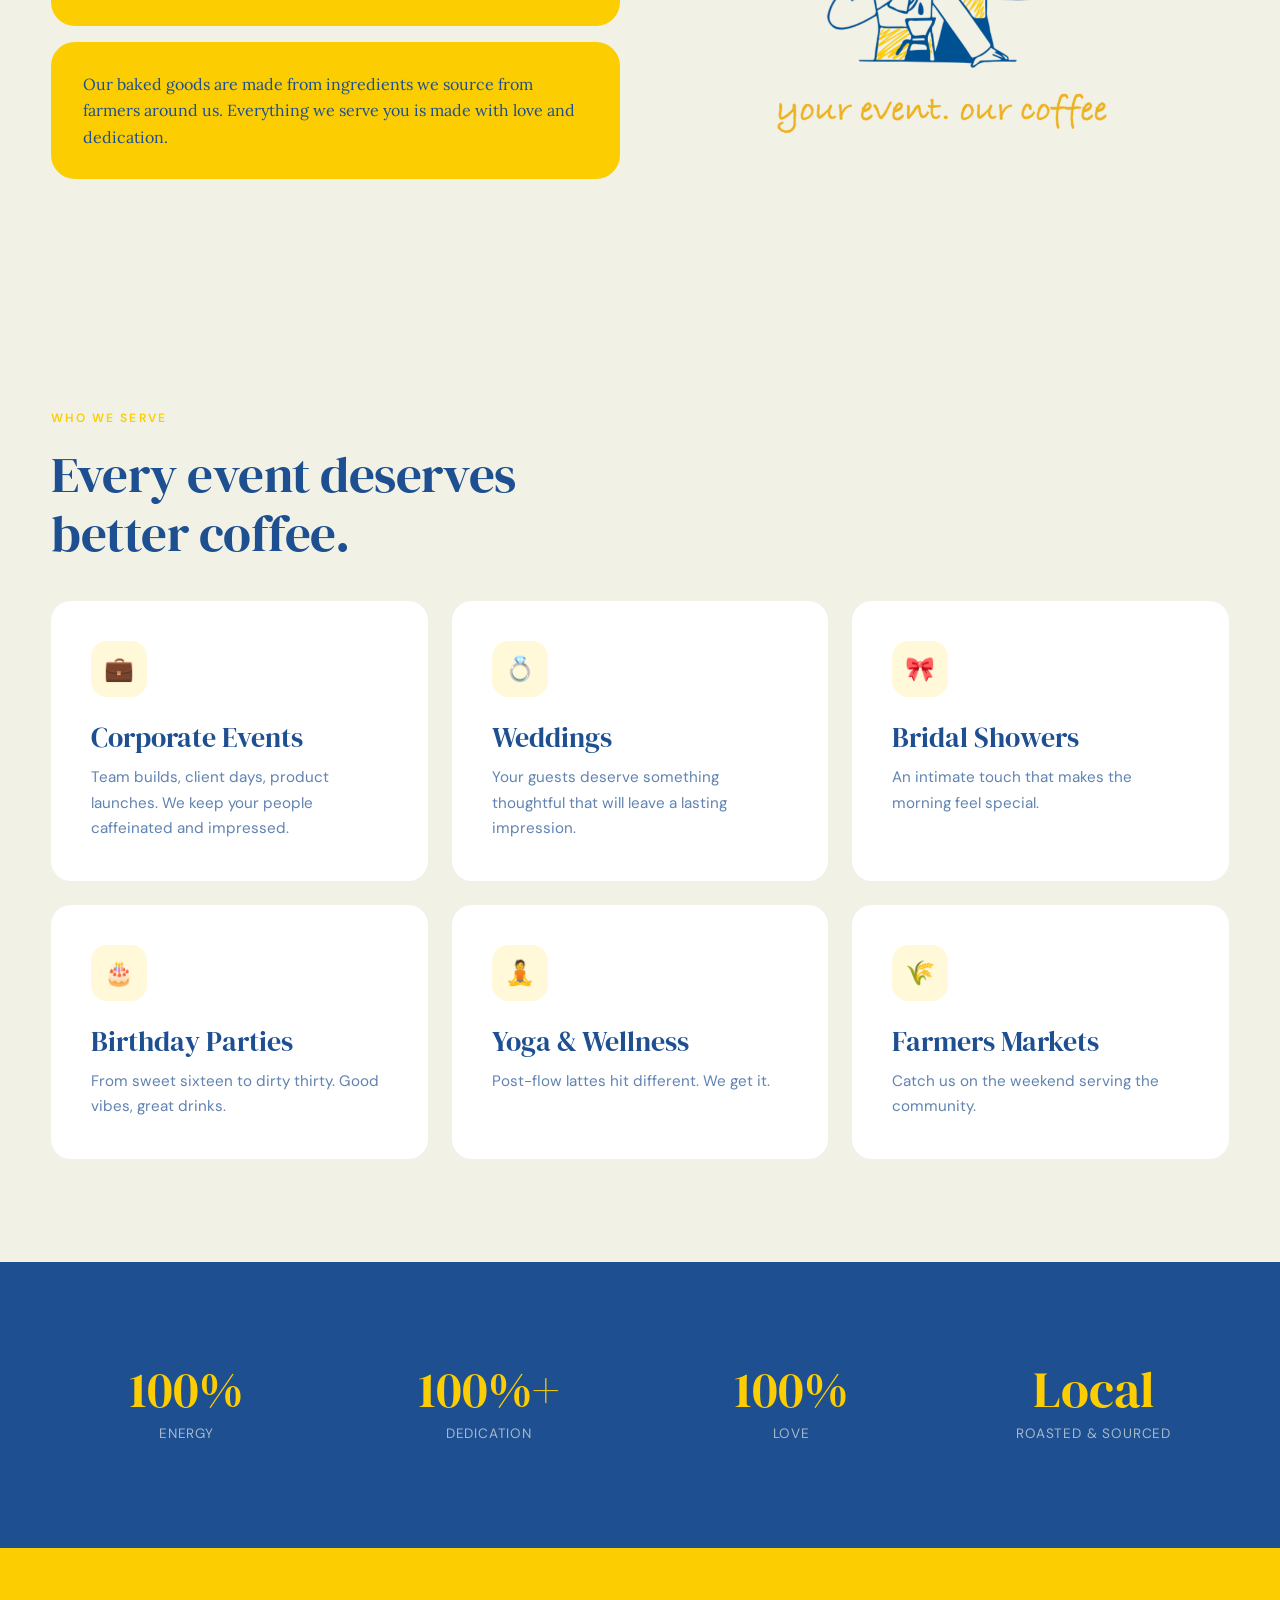
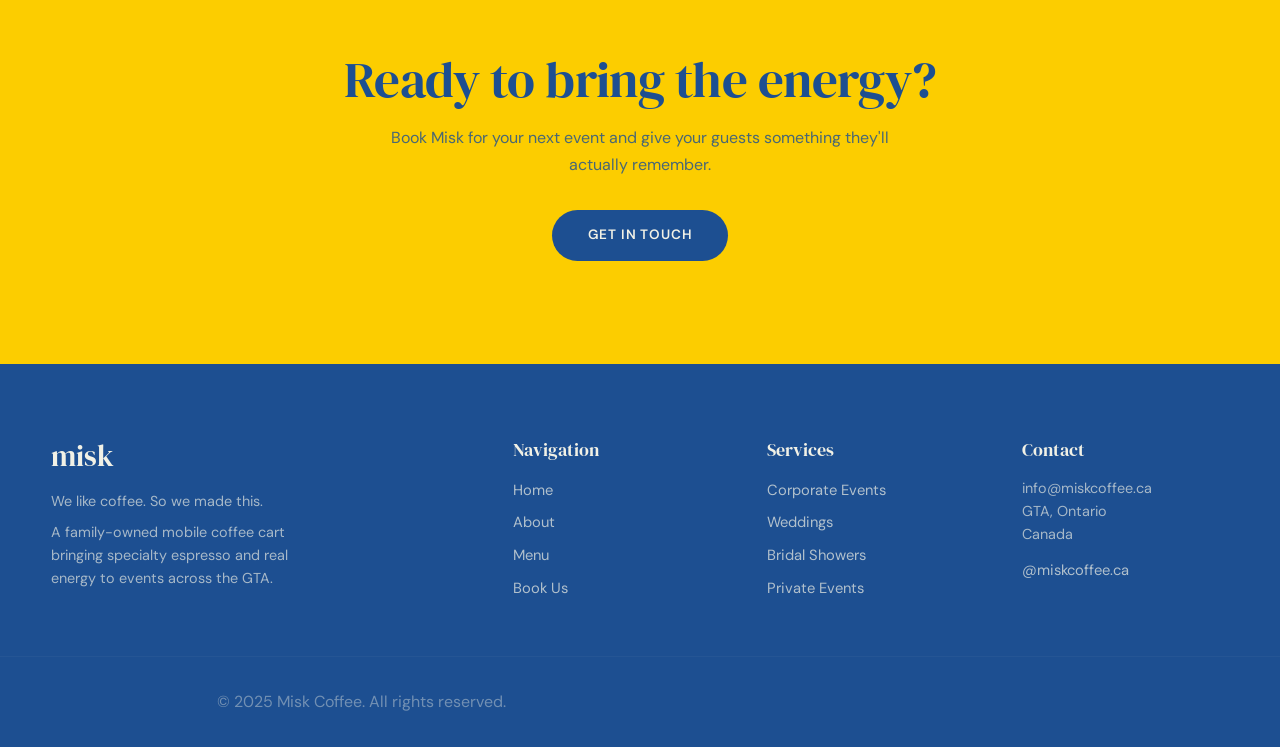
==== commit 9b503a25: "Update index.html" ====
--- a/index.html
+++ b/index.html
@@ -102,21 +102,9 @@
 
     <div style="position: sticky; top: 120px;">
         <img src="your_event.png" alt="Misk Coffee" style="width: 100%; object-fit: contain;">
-    </div>
-
-</div>
-
-</div>
-                        </div>
-                </div>
-                <div style="flex: 1; position: sticky; top: 120px;">
-                    <img src="your_event.png" alt="Misk Coffee" style="width: 100%; object-fit: contain;">
-                </div>
-
-                </div>
-            </div>
-        </div>
-    </section>
+  </div>
+
+  </section>
 
     <!-- Event Types Section -->
     <section class="event-types fade-up">
